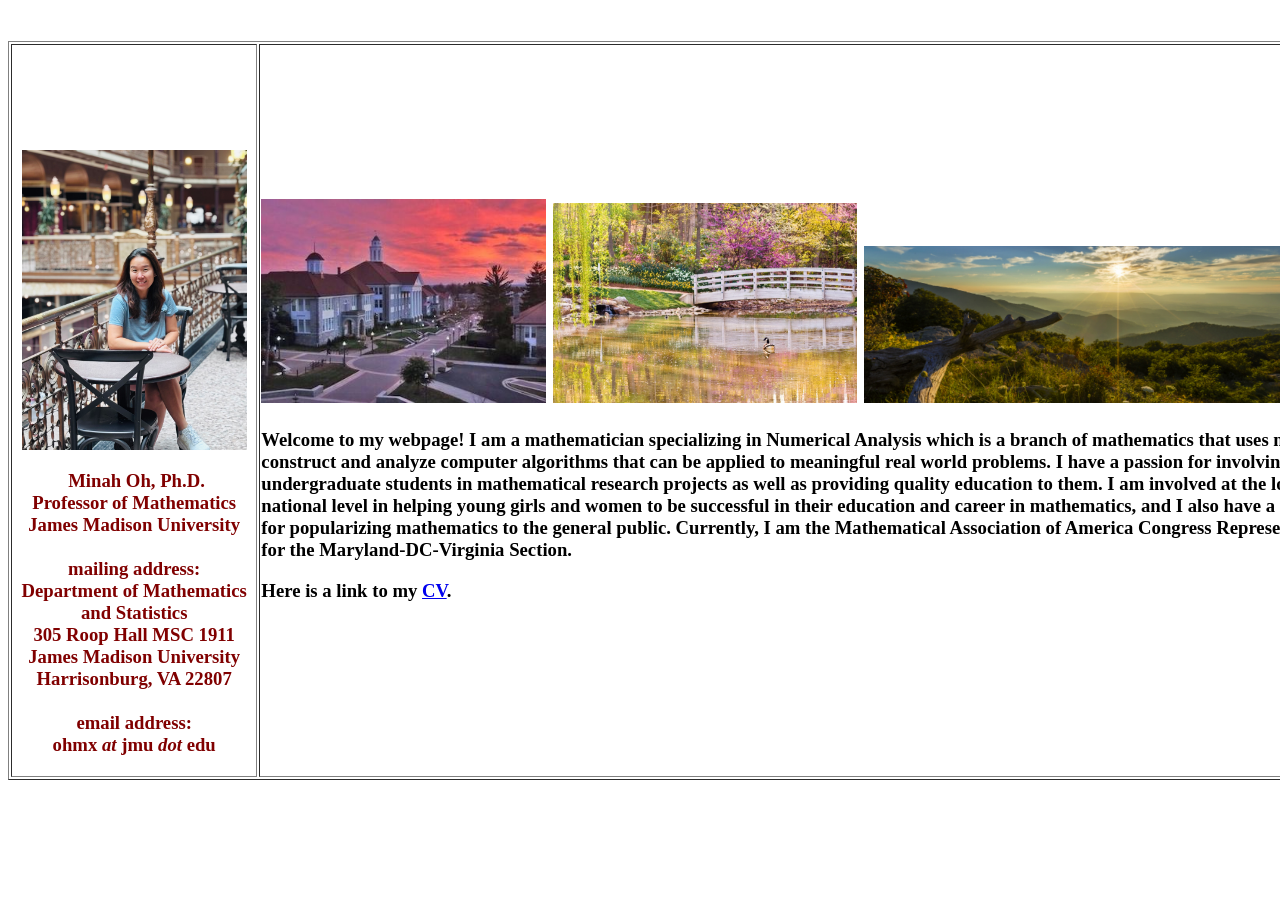
==== index.html @ 71ec3511 "Add files via upload" ====
<!DOCTYPE html PUBLIC "-//W3C//DTD HTML 4.01 Transitional//EN">
<html>
  <head>
    <meta http-equiv="content-type" content="text/html; charset=ISO-8859-1">
    <title>Minah Oh's Webpage</title>
    <style>
      td p:has(> br:only-child),
      td p:empty,
      td h5:empty,
      td h5:has(> br:only-child),
      td h3:has(a[href="minahoh_cv.pdf"]) ~ * {
        display: none;
      }
    </style>
  </head>
  <body>
    <blockquote>
      <blockquote>
        <div style="text-align: left; margin-left: 80px;">
          <dl>
            <dt style="height: 17px; text-align: center;"><br>
            </dt>
          </dl>
        </div>
      </blockquote>
    </blockquote>
    <div style="text-align: left;">
      <table style="width: 1345px;" border="1">
        <tbody>
          <tr>
            <td style="width: 205.997px; text-align: center;">
              <h1 style="margin-top: 103px;"><img src="minah2.jpg" alt="" title="minah" width="225" style="position: relative; top: 1px;"></h1>
              <h3><span style="width: 485.767px; text-align: center;"><span style="font-family: Apple Chancery;"><span
                      style="color: maroon;">&nbsp;Minah
                      Oh, Ph.D. <br>
                      Professor of Mathematics<br>
                      James Madison University<br>
                      <br>
                      mailing address: <br>
                      Department of Mathematics and Statistics<br>
                      305 Roop Hall MSC 1911 <br>
                      James Madison University<br>
                      Harrisonburg, VA 22807<br>
                      <br>
                      email address: <br>
                      ohmx <i>at</i> jmu <i>dot </i>edu</span></span></span></h3>
              <p><br>
              </p>
              <p><br>
              </p>
              <p><br>
              </p>
              <p><br>
              </p>
              <p><br>
              </p>
              <p><br>
              </p>
              <p><br>
              </p>
              <p><br>
              </p>
              <p><br>
              </p>
              <p><br>
              </p>
              <p><br>
              </p>
              <p><br>
              </p>
              <p><br>
              </p>
              <p><br>
              </p>
              <p><br>
              </p>
              <p><br>
              </p>
              <p><br>
              </p>
              <p><br>
              </p>
              <p><br>
              </p>
              <p><br>
              </p>
              <p><br>
              </p>
              <p><br>
              </p>
              <p><br>
              </p>
              <p><br>
              </p>
              <p><br>
              </p>
              <p><br>
              </p>
              <p><br>
              </p>
              <p><br>
              </p>
              <p><br>
              </p>
              <p><br>
              </p>
              <p><br>
              </p>
              <p><br>
              </p>
              <p><br>
              </p>
              <p><br>
              </p>
              <p><br>
              </p>
              <p><br>
              </p>
              <p><br>
              </p>
              <p><br>
              </p>
              <p><br>
              </p>
            </td>
            <td style="width: 1009.77px;">
              <h5 style="width: 100%;"><br>
                <span style="width: 485.767px; text-align: center;"><span style="font-family: Apple Chancery;"><span
                      style="color: maroon;"><img
                        src="jmu.jpg"
                        alt=""
                        title="jmu"
                        style="width: 285px; height: 204px;">&nbsp;
                      </span></span></span><img src="arboretum.png" alt="" title="arboretum"
                  style="width: 304px; height: 200px;">&nbsp;
                <img src="shenandoahNationalPark.png" title="snp" style="width: 428px; height: 157px;"></h5>
              <h3>Welcome to my webpage! I am a mathematician specializing in
                Numerical Analysis which is a branch of mathematics that uses
                math to construct and analyze computer algorithms that can be
                applied to meaningful real world problems. I have a passion for
                involving undergraduate students in mathematical research
                projects as well as providing quality education to them. I am
                involved at the local and national level in helping young girls
                and women to be successful in their education and career in
                mathematics, and I also have a passion for popularizing
                mathematics to the general public. Currently, I am the Mathematical Association of America 
                Congress Representative for the Maryland-DC-Virginia Section.  </h3>
                
                
              
              <h3>
                <meta charset="utf-8">
                <span style="margin: 0px; padding: 0px; border: 0px; text-decoration: none; color: rgb(51, 51, 51); font-family: Arial, Helvetica, sans-serif; font-size: 16px; font-style: normal; font-variant-ligatures: normal; font-variant-caps: normal; font-weight: 400; letter-spacing: normal; orphans: 2; text-align: start; text-indent: 0px; text-transform: none; white-space: normal; widows: 2; word-spacing: 0px; -webkit-text-stroke-width: 0px; background-color: rgb(255, 255, 255);"></span>
              </h3>
              <h3>Here is a link to my <a title="CV: Minah Oh" target="_blank"
                  href="minahoh_cv.pdf">CV</a>.
              </h3>
              <p><br>
              </p>
              <p><br>
              </p>
              <p><br>
              </p>
              <p><br>
              </p>
              <p><br>
              </p>
              <p><br>
              </p>
              <p><br>
              </p>
              <p><br>
              </p>
              <br>
              <p><br>
              </p>
              <p><br>
              </p>
              <p><br>
              </p>
              <p><br>
              </p>
              <p style="text-align: center;"><b><br>
                </b></p>
              <p style="text-align: center;"><b><br>
                </b></p>
              <p style="text-align: right;"><br>
              </p>
              <br>
              <p><br>
              </p>
              <p><br>
              </p>
              <p><br>
              </p>
              <p><br>
              </p>
              <p><br>
              </p>
              <p><br>
              </p>
              <p><br>
              </p>
              <p><br>
              </p>
              <h4 style="text-align: center;"></h4>
              <h4></h4>
              <h4>&nbsp;</h4>
              <h5 style="width: 922px;"><br>
              </h5>
              <h5 style="width: 922px;">&nbsp;&nbsp; &nbsp; &nbsp; &nbsp; &nbsp;
                &nbsp; &nbsp; </h5>
              <h5 style="width: 922px;"></h5>
              <h5 style="width: 922px;"></h5>
              <h5 style="width: 922px;"></h5>
              <h5 style="width: 922px;"></h5>
              <h5 style="width: 922px;"></h5>
              <h5 style="width: 922px;"></h5>
              <h5 style="width: 922px;"></h5>
              <h5 style="width: 922px;"><span style="width: 485.767px; text-align: center;"><span
                    style="font-family: Apple Chancery;"><span
                      style="color: maroon;"></span></span></span></h5>
              <h5>&nbsp;&nbsp;<span style="width: 485.767px; text-align: center;"><span
                    style="font-family: Apple Chancery;"><span
                      style="color: maroon;">
                      &nbsp;&nbsp;&nbsp;&nbsp;&nbsp;&nbsp;&nbsp;&nbsp;&nbsp;&nbsp;
                      <br></span></span></span></h5>
              <h5><br>
              </h5>
              <h5><br>
              </h5>
              <h5><br>
              </h5>
              <h5><span style="width: 485.767px; text-align: center;"><span style="font-family: Apple Chancery;"><span
                      style="color: maroon;">&nbsp;&nbsp;&nbsp;&nbsp;&nbsp;&nbsp;&nbsp;&nbsp;&nbsp;&nbsp;&nbsp;&nbsp;&nbsp;&nbsp;&nbsp;&nbsp;&nbsp;&nbsp;&nbsp;&nbsp;&nbsp;&nbsp;&nbsp;&nbsp;&nbsp;&nbsp;&nbsp;&nbsp;&nbsp;&nbsp;&nbsp;&nbsp;&nbsp;&nbsp;&nbsp;&nbsp;&nbsp;&nbsp;&nbsp;&nbsp;&nbsp;
                      <br></span></span></span></h5>
              <h5><span style="width: 485.767px; text-align: center;"><span style="font-family: Apple Chancery;"><span
                      style="color: maroon;"></span></span></span></h5>
              <h5><span style="width: 485.767px; text-align: center;"><span style="font-family: Apple Chancery;"><span
                      style="color: maroon;"></span></span></span></h5>
              <h5><span style="width: 485.767px; text-align: center;"><span style="font-family: Apple Chancery;"><span
                      style="color: maroon;"></span></span></span></h5>
              <h5><span style="width: 485.767px; text-align: center;"><span style="font-family: Apple Chancery;"><span
                      style="color: maroon;"></span></span></span></h5>
              <br>
              <p><br>
              </p>
              <h5><span style="width: 485.767px; text-align: center;"><span style="font-family: Apple Chancery;"><span
                      style="color: maroon;"></span></span></span></h5>
              <p></p>
              <p><br>
              </p>
              <p><br>
              </p>
              <p><br>
              </p>
              <p><br>
              </p>
              <p><br>
              </p>
              <p><br>
              </p>
              &nbsp;</td>
          </tr>
        </tbody>
      </table>
    </div>
  </body>
</html>
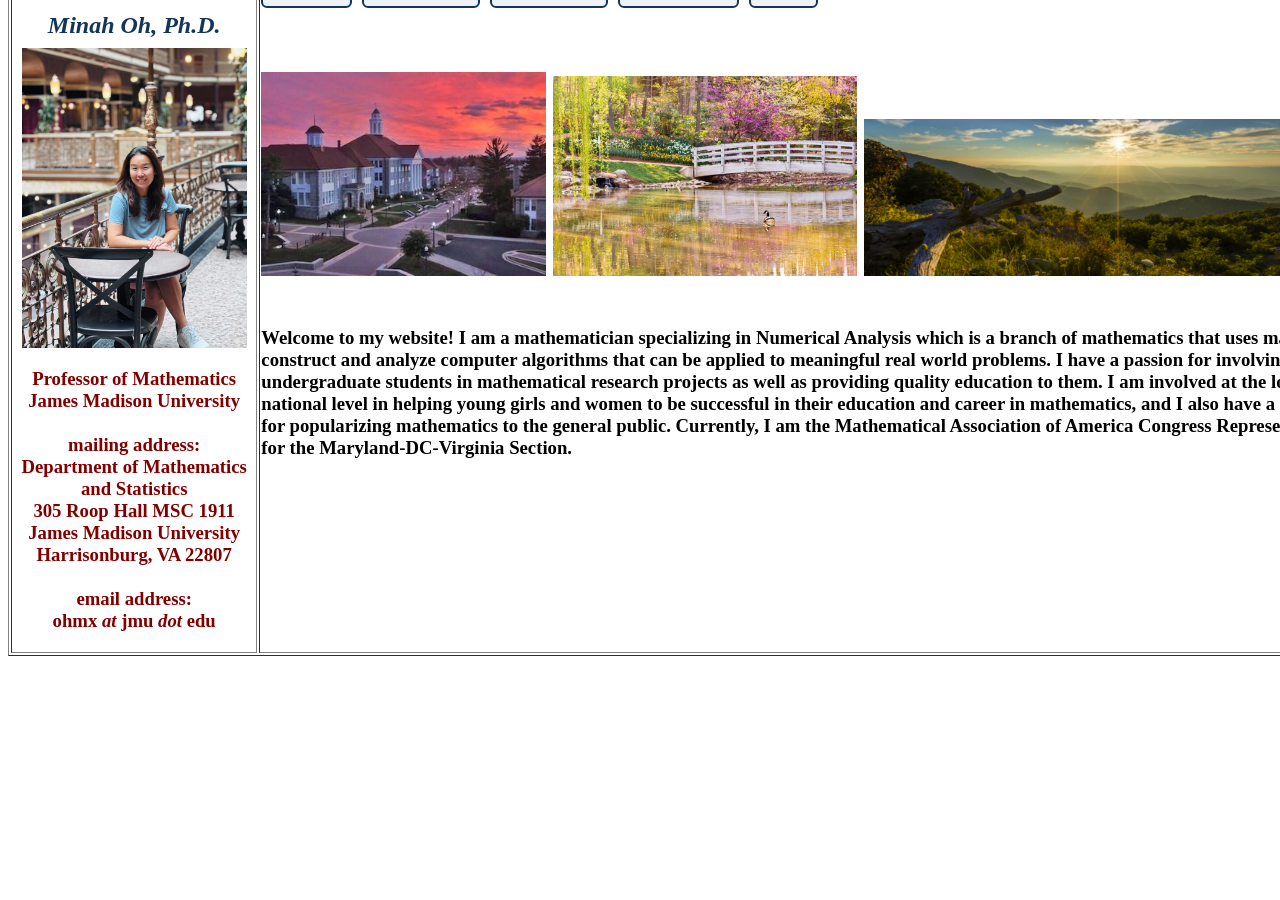
==== commit 6435115b: "Add files via upload" ====
--- a/index.html
+++ b/index.html
@@ -4,36 +4,60 @@
     <meta http-equiv="content-type" content="text/html; charset=ISO-8859-1">
     <title>Minah Oh's Webpage</title>
     <style>
+      body {
+        position: relative;
+        top: -96px;
+      }
+
+      .site-nav {
+        display: flex;
+        flex-wrap: wrap;
+        gap: 10px;
+        margin: 0 0 18px;
+      }
+
+      .site-nav a {
+        display: inline-block;
+        padding: 10px 18px;
+        border: 2px solid #12355b;
+        border-radius: 6px;
+        background: #eef3f8;
+        color: #12355b;
+        font-size: 20px;
+        font-weight: bold;
+        text-decoration: none;
+      }
+
+      .site-nav a:hover,
+      .site-nav a:focus {
+        background: #12355b;
+        color: white;
+      }
+
+      .right-intro {
+        position: relative;
+        top: -30px;
+      }
+
       td p:has(> br:only-child),
       td p:empty,
       td h5:empty,
       td h5:has(> br:only-child),
-      td h3:has(a[href="minahoh_cv.pdf"]) ~ * {
+      td .content-end ~ * {
         display: none;
       }
     </style>
   </head>
   <body>
-    <blockquote>
-      <blockquote>
-        <div style="text-align: left; margin-left: 80px;">
-          <dl>
-            <dt style="height: 17px; text-align: center;"><br>
-            </dt>
-          </dl>
-        </div>
-      </blockquote>
-    </blockquote>
     <div style="text-align: left;">
       <table style="width: 1345px;" border="1">
         <tbody>
           <tr>
             <td style="width: 205.997px; text-align: center;">
+              <h2 style="position: relative; top: 95px; margin: 0 0 8px; color: #12355b; font-family: 'Apple Chancery', 'Brush Script MT', cursive; font-style: italic; font-weight: bold;">Minah Oh, Ph.D.</h2>
               <h1 style="margin-top: 103px;"><img src="minah2.jpg" alt="" title="minah" width="225" style="position: relative; top: 1px;"></h1>
               <h3><span style="width: 485.767px; text-align: center;"><span style="font-family: Apple Chancery;"><span
-                      style="color: maroon;">&nbsp;Minah
-                      Oh, Ph.D. <br>
-                      Professor of Mathematics<br>
+                      style="color: maroon;">Professor of Mathematics<br>
                       James Madison University<br>
                       <br>
                       mailing address: <br>
@@ -124,7 +148,14 @@
               </p>
             </td>
             <td style="width: 1009.77px;">
-              <h5 style="width: 100%;"><br>
+              <nav class="site-nav" style="position: relative; top: -81px;" aria-label="Main navigation">
+                <a href="index.html">Home</a>
+                <a href="teaching.html">Teaching</a>
+                <a href="research.html">Research</a>
+                <a href="outreach.html">Outreach</a>
+                <a href="minahoh_cv.pdf">CV</a>
+              </nav>
+              <h5 style="position: relative; top: -55px; width: 100%;"><br>
                 <span style="width: 485.767px; text-align: center;"><span style="font-family: Apple Chancery;"><span
                       style="color: maroon;"><img
                         src="jmu.jpg"
@@ -134,7 +165,7 @@
                       </span></span></span><img src="arboretum.png" alt="" title="arboretum"
                   style="width: 304px; height: 200px;">&nbsp;
                 <img src="shenandoahNationalPark.png" title="snp" style="width: 428px; height: 157px;"></h5>
-              <h3>Welcome to my webpage! I am a mathematician specializing in
+              <h3 class="right-intro">Welcome to my website! I am a mathematician specializing in
                 Numerical Analysis which is a branch of mathematics that uses
                 math to construct and analyze computer algorithms that can be
                 applied to meaningful real world problems. I have a passion for
@@ -148,12 +179,9 @@
                 
                 
               
-              <h3>
+              <h3 class="content-end">
                 <meta charset="utf-8">
                 <span style="margin: 0px; padding: 0px; border: 0px; text-decoration: none; color: rgb(51, 51, 51); font-family: Arial, Helvetica, sans-serif; font-size: 16px; font-style: normal; font-variant-ligatures: normal; font-variant-caps: normal; font-weight: 400; letter-spacing: normal; orphans: 2; text-align: start; text-indent: 0px; text-transform: none; white-space: normal; widows: 2; word-spacing: 0px; -webkit-text-stroke-width: 0px; background-color: rgb(255, 255, 255);"></span>
-              </h3>
-              <h3>Here is a link to my <a title="CV: Minah Oh" target="_blank"
-                  href="minahoh_cv.pdf">CV</a>.
               </h3>
               <p><br>
               </p>
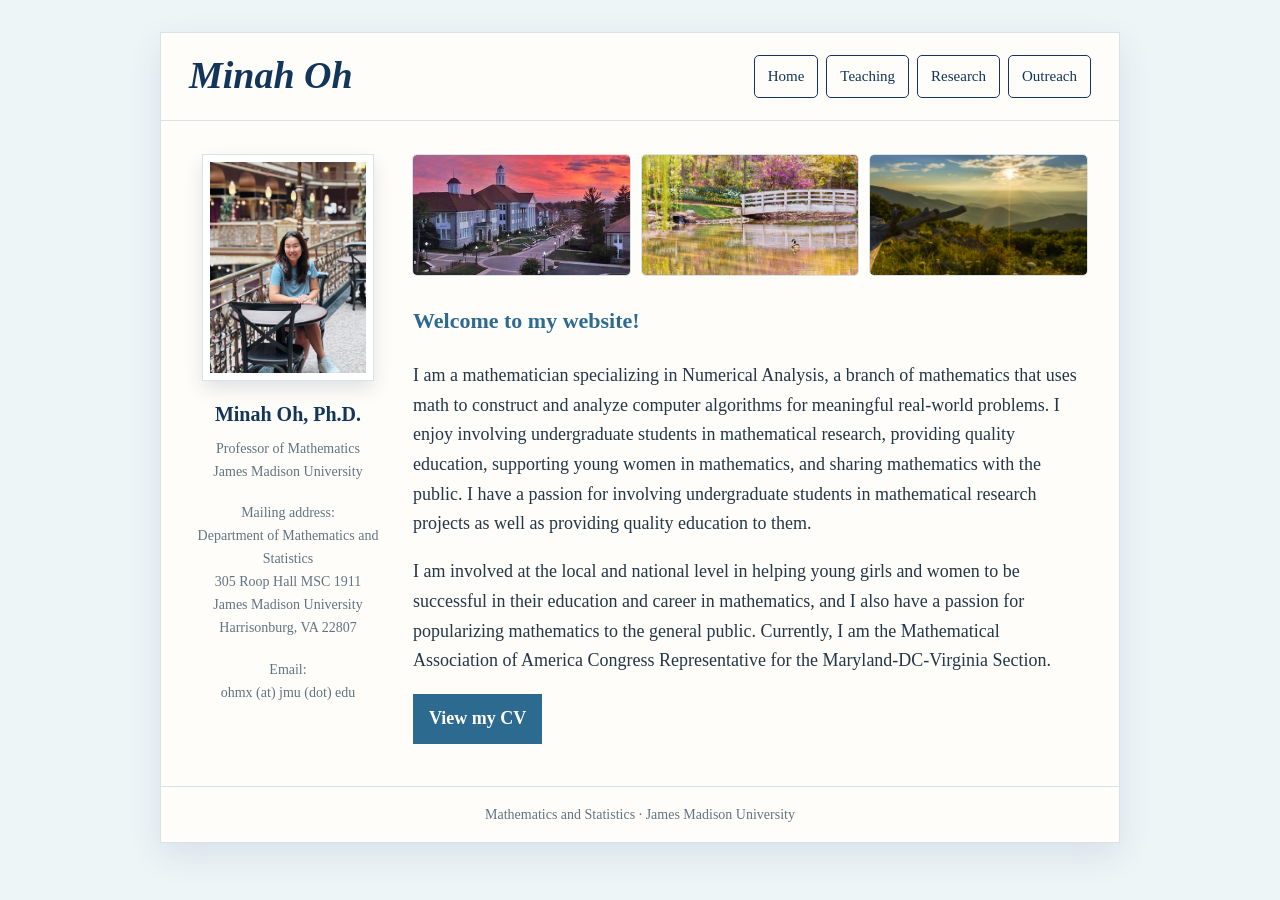
==== commit 76455341: "Add files via upload" ====
--- a/index.html
+++ b/index.html
@@ -1,297 +1,217 @@
-<!DOCTYPE html PUBLIC "-//W3C//DTD HTML 4.01 Transitional//EN">
-<html>
-  <head>
-    <meta http-equiv="content-type" content="text/html; charset=ISO-8859-1">
-    <title>Minah Oh's Webpage</title>
-    <style>
-      body {
-        position: relative;
-        top: -96px;
-      }
-
-      .site-nav {
-        display: flex;
-        flex-wrap: wrap;
-        gap: 10px;
-        margin: 0 0 18px;
-      }
-
-      .site-nav a {
-        display: inline-block;
-        padding: 10px 18px;
-        border: 2px solid #12355b;
-        border-radius: 6px;
-        background: #eef3f8;
-        color: #12355b;
-        font-size: 20px;
-        font-weight: bold;
-        text-decoration: none;
-      }
-
-      .site-nav a:hover,
-      .site-nav a:focus {
-        background: #12355b;
-        color: white;
-      }
-
-      .right-intro {
-        position: relative;
-        top: -30px;
-      }
-
-      td p:has(> br:only-child),
-      td p:empty,
-      td h5:empty,
-      td h5:has(> br:only-child),
-      td .content-end ~ * {
-        display: none;
-      }
-    </style>
-  </head>
-  <body>
-    <div style="text-align: left;">
-      <table style="width: 1345px;" border="1">
-        <tbody>
-          <tr>
-            <td style="width: 205.997px; text-align: center;">
-              <h2 style="position: relative; top: 95px; margin: 0 0 8px; color: #12355b; font-family: 'Apple Chancery', 'Brush Script MT', cursive; font-style: italic; font-weight: bold;">Minah Oh, Ph.D.</h2>
-              <h1 style="margin-top: 103px;"><img src="minah2.jpg" alt="" title="minah" width="225" style="position: relative; top: 1px;"></h1>
-              <h3><span style="width: 485.767px; text-align: center;"><span style="font-family: Apple Chancery;"><span
-                      style="color: maroon;">Professor of Mathematics<br>
-                      James Madison University<br>
-                      <br>
-                      mailing address: <br>
-                      Department of Mathematics and Statistics<br>
-                      305 Roop Hall MSC 1911 <br>
-                      James Madison University<br>
-                      Harrisonburg, VA 22807<br>
-                      <br>
-                      email address: <br>
-                      ohmx <i>at</i> jmu <i>dot </i>edu</span></span></span></h3>
-              <p><br>
-              </p>
-              <p><br>
-              </p>
-              <p><br>
-              </p>
-              <p><br>
-              </p>
-              <p><br>
-              </p>
-              <p><br>
-              </p>
-              <p><br>
-              </p>
-              <p><br>
-              </p>
-              <p><br>
-              </p>
-              <p><br>
-              </p>
-              <p><br>
-              </p>
-              <p><br>
-              </p>
-              <p><br>
-              </p>
-              <p><br>
-              </p>
-              <p><br>
-              </p>
-              <p><br>
-              </p>
-              <p><br>
-              </p>
-              <p><br>
-              </p>
-              <p><br>
-              </p>
-              <p><br>
-              </p>
-              <p><br>
-              </p>
-              <p><br>
-              </p>
-              <p><br>
-              </p>
-              <p><br>
-              </p>
-              <p><br>
-              </p>
-              <p><br>
-              </p>
-              <p><br>
-              </p>
-              <p><br>
-              </p>
-              <p><br>
-              </p>
-              <p><br>
-              </p>
-              <p><br>
-              </p>
-              <p><br>
-              </p>
-              <p><br>
-              </p>
-              <p><br>
-              </p>
-              <p><br>
-              </p>
-              <p><br>
-              </p>
-              <p><br>
-              </p>
-              <p><br>
-              </p>
-              <p><br>
-              </p>
-            </td>
-            <td style="width: 1009.77px;">
-              <nav class="site-nav" style="position: relative; top: -81px;" aria-label="Main navigation">
-                <a href="index.html">Home</a>
-                <a href="teaching.html">Teaching</a>
-                <a href="research.html">Research</a>
-                <a href="outreach.html">Outreach</a>
-                <a href="minahoh_cv.pdf">CV</a>
-              </nav>
-              <h5 style="position: relative; top: -55px; width: 100%;"><br>
-                <span style="width: 485.767px; text-align: center;"><span style="font-family: Apple Chancery;"><span
-                      style="color: maroon;"><img
-                        src="jmu.jpg"
-                        alt=""
-                        title="jmu"
-                        style="width: 285px; height: 204px;">&nbsp;
-                      </span></span></span><img src="arboretum.png" alt="" title="arboretum"
-                  style="width: 304px; height: 200px;">&nbsp;
-                <img src="shenandoahNationalPark.png" title="snp" style="width: 428px; height: 157px;"></h5>
-              <h3 class="right-intro">Welcome to my website! I am a mathematician specializing in
-                Numerical Analysis which is a branch of mathematics that uses
-                math to construct and analyze computer algorithms that can be
-                applied to meaningful real world problems. I have a passion for
-                involving undergraduate students in mathematical research
-                projects as well as providing quality education to them. I am
-                involved at the local and national level in helping young girls
-                and women to be successful in their education and career in
-                mathematics, and I also have a passion for popularizing
-                mathematics to the general public. Currently, I am the Mathematical Association of America 
-                Congress Representative for the Maryland-DC-Virginia Section.  </h3>
-                
-                
-              
-              <h3 class="content-end">
-                <meta charset="utf-8">
-                <span style="margin: 0px; padding: 0px; border: 0px; text-decoration: none; color: rgb(51, 51, 51); font-family: Arial, Helvetica, sans-serif; font-size: 16px; font-style: normal; font-variant-ligatures: normal; font-variant-caps: normal; font-weight: 400; letter-spacing: normal; orphans: 2; text-align: start; text-indent: 0px; text-transform: none; white-space: normal; widows: 2; word-spacing: 0px; -webkit-text-stroke-width: 0px; background-color: rgb(255, 255, 255);"></span>
-              </h3>
-              <p><br>
-              </p>
-              <p><br>
-              </p>
-              <p><br>
-              </p>
-              <p><br>
-              </p>
-              <p><br>
-              </p>
-              <p><br>
-              </p>
-              <p><br>
-              </p>
-              <p><br>
-              </p>
-              <br>
-              <p><br>
-              </p>
-              <p><br>
-              </p>
-              <p><br>
-              </p>
-              <p><br>
-              </p>
-              <p style="text-align: center;"><b><br>
-                </b></p>
-              <p style="text-align: center;"><b><br>
-                </b></p>
-              <p style="text-align: right;"><br>
-              </p>
-              <br>
-              <p><br>
-              </p>
-              <p><br>
-              </p>
-              <p><br>
-              </p>
-              <p><br>
-              </p>
-              <p><br>
-              </p>
-              <p><br>
-              </p>
-              <p><br>
-              </p>
-              <p><br>
-              </p>
-              <h4 style="text-align: center;"></h4>
-              <h4></h4>
-              <h4>&nbsp;</h4>
-              <h5 style="width: 922px;"><br>
-              </h5>
-              <h5 style="width: 922px;">&nbsp;&nbsp; &nbsp; &nbsp; &nbsp; &nbsp;
-                &nbsp; &nbsp; </h5>
-              <h5 style="width: 922px;"></h5>
-              <h5 style="width: 922px;"></h5>
-              <h5 style="width: 922px;"></h5>
-              <h5 style="width: 922px;"></h5>
-              <h5 style="width: 922px;"></h5>
-              <h5 style="width: 922px;"></h5>
-              <h5 style="width: 922px;"></h5>
-              <h5 style="width: 922px;"><span style="width: 485.767px; text-align: center;"><span
-                    style="font-family: Apple Chancery;"><span
-                      style="color: maroon;"></span></span></span></h5>
-              <h5>&nbsp;&nbsp;<span style="width: 485.767px; text-align: center;"><span
-                    style="font-family: Apple Chancery;"><span
-                      style="color: maroon;">
-                      &nbsp;&nbsp;&nbsp;&nbsp;&nbsp;&nbsp;&nbsp;&nbsp;&nbsp;&nbsp;
-                      <br></span></span></span></h5>
-              <h5><br>
-              </h5>
-              <h5><br>
-              </h5>
-              <h5><br>
-              </h5>
-              <h5><span style="width: 485.767px; text-align: center;"><span style="font-family: Apple Chancery;"><span
-                      style="color: maroon;">&nbsp;&nbsp;&nbsp;&nbsp;&nbsp;&nbsp;&nbsp;&nbsp;&nbsp;&nbsp;&nbsp;&nbsp;&nbsp;&nbsp;&nbsp;&nbsp;&nbsp;&nbsp;&nbsp;&nbsp;&nbsp;&nbsp;&nbsp;&nbsp;&nbsp;&nbsp;&nbsp;&nbsp;&nbsp;&nbsp;&nbsp;&nbsp;&nbsp;&nbsp;&nbsp;&nbsp;&nbsp;&nbsp;&nbsp;&nbsp;&nbsp;
-                      <br></span></span></span></h5>
-              <h5><span style="width: 485.767px; text-align: center;"><span style="font-family: Apple Chancery;"><span
-                      style="color: maroon;"></span></span></span></h5>
-              <h5><span style="width: 485.767px; text-align: center;"><span style="font-family: Apple Chancery;"><span
-                      style="color: maroon;"></span></span></span></h5>
-              <h5><span style="width: 485.767px; text-align: center;"><span style="font-family: Apple Chancery;"><span
-                      style="color: maroon;"></span></span></span></h5>
-              <h5><span style="width: 485.767px; text-align: center;"><span style="font-family: Apple Chancery;"><span
-                      style="color: maroon;"></span></span></span></h5>
-              <br>
-              <p><br>
-              </p>
-              <h5><span style="width: 485.767px; text-align: center;"><span style="font-family: Apple Chancery;"><span
-                      style="color: maroon;"></span></span></span></h5>
-              <p></p>
-              <p><br>
-              </p>
-              <p><br>
-              </p>
-              <p><br>
-              </p>
-              <p><br>
-              </p>
-              <p><br>
-              </p>
-              <p><br>
-              </p>
-              &nbsp;</td>
-          </tr>
-        </tbody>
-      </table>
-    </div>
-  </body>
-</html>
+<!DOCTYPE html>
+<html lang="en">
+<head>
+  <meta charset="utf-8">
+  <meta name="viewport" content="width=device-width, initial-scale=1">
+  <title>Minah Oh | Mathematics</title>
+  <style>
+    :root {
+      --navy: #12355b;
+      --blue: #2d6a8f;
+      --ink: #243746;
+      --muted: #617482;
+      --paper: #fffdf9;
+      --wash: #eef5f7;
+      --coral: #d97962;
+      --line: #d7e3e6;
+    }
+
+    * { box-sizing: border-box; }
+
+    body {
+      margin: 0;
+      background: var(--wash);
+      color: var(--ink);
+      font-family: Georgia, "Times New Roman", serif;
+      line-height: 1.65;
+    }
+
+    .page {
+      width: min(960px, calc(100% - 32px));
+      margin: 32px auto;
+      background: var(--paper);
+      border: 1px solid var(--line);
+      box-shadow: 0 12px 32px rgba(18, 53, 91, 0.10);
+    }
+
+    header {
+      display: flex;
+      align-items: center;
+      justify-content: space-between;
+      gap: 24px;
+      padding: 22px 28px;
+      border-bottom: 1px solid var(--line);
+    }
+
+    .identity {
+      color: var(--navy);
+      font-family: "Apple Chancery", "Brush Script MT", cursive;
+      font-size: 38px;
+      font-style: italic;
+      font-weight: bold;
+      line-height: 1.1;
+      white-space: nowrap;
+    }
+
+    nav {
+      display: flex;
+      flex-wrap: wrap;
+      justify-content: flex-end;
+      gap: 8px;
+    }
+
+    nav a {
+      padding: 8px 13px;
+      border: 1px solid var(--navy);
+      border-radius: 5px;
+      color: var(--navy);
+      font-size: 15px;
+      text-decoration: none;
+      transition: background 160ms ease, color 160ms ease;
+    }
+
+    nav a:hover,
+    nav a:focus {
+      background: var(--navy);
+      color: white;
+    }
+
+    .content {
+      display: grid;
+      grid-template-columns: 190px 1fr;
+      gap: 30px;
+      padding: 34px 32px 42px;
+    }
+
+    aside { text-align: center; }
+
+    aside img {
+      display: block;
+      width: 170px;
+      height: 225px;
+      margin: 0 auto 18px;
+      object-fit: cover;
+      border: 7px solid white;
+      outline: 1px solid var(--line);
+      box-shadow: 0 8px 18px rgba(18, 53, 91, 0.14);
+    }
+
+    aside h2 {
+      margin: 0;
+      color: var(--navy);
+      font-size: 20px;
+    }
+
+    aside p {
+      margin: 6px 0 0;
+      color: var(--muted);
+      font-size: 14px;
+    }
+
+    aside .mailing,
+    aside .email { margin-top: 18px; }
+
+    .gallery {
+      display: grid;
+      grid-template-columns: repeat(3, 1fr);
+      gap: 12px;
+      margin-bottom: 28px;
+    }
+
+    .gallery img {
+      display: block;
+      width: 100%;
+      height: 120px;
+      object-fit: cover;
+      border-radius: 4px;
+      outline: 1px solid var(--line);
+    }
+
+    .intro {
+      max-width: 760px;
+      font-size: 18px;
+    }
+
+    .welcome {
+      margin: 0 0 22px;
+      color: var(--blue);
+      font-size: 22px;
+      font-weight: bold;
+    }
+
+    .button {
+      display: inline-block;
+      padding: 10px 16px;
+      background: var(--blue);
+      color: white;
+      font-weight: bold;
+      text-decoration: none;
+    }
+
+    footer {
+      padding: 16px 34px;
+      border-top: 1px solid var(--line);
+      color: var(--muted);
+      font-size: 14px;
+      text-align: center;
+    }
+
+    @media (max-width: 760px) {
+      .page { width: min(100% - 20px, 620px); margin: 10px auto; }
+      header { display: block; padding: 22px; }
+      .identity { margin-bottom: 18px; font-size: 34px; }
+      nav { justify-content: flex-start; }
+      .content { display: block; padding: 30px 22px 36px; }
+      aside { margin-bottom: 34px; }
+      .gallery { grid-template-columns: 1fr; }
+      .gallery img { height: 190px; }
+      .intro { font-size: 17px; }
+    }
+  </style>
+</head>
+<body>
+  <div class="page">
+    <header>
+      <div class="identity">Minah Oh</div>
+      <nav aria-label="Main navigation">
+        <a href="index.html">Home</a>
+        <a href="teaching.html">Teaching</a>
+        <a href="research.html">Research</a>
+        <a href="outreach.html">Outreach</a>
+      </nav>
+    </header>
+
+    <div class="content">
+      <aside>
+        <img src="minah2.jpg" alt="Portrait of Minah Oh">
+        <h2>Minah Oh, Ph.D.</h2>
+        <p>Professor of Mathematics<br>
+          James Madison University</p>
+        <p class="mailing">Mailing address:<br>
+          Department of Mathematics and Statistics<br>
+          305 Roop Hall MSC 1911<br>
+          James Madison University<br>
+          Harrisonburg, VA 22807</p>
+        <p class="email">Email:<br>
+          ohmx (at) jmu (dot) edu</p>
+      </aside>
+
+      <main class="main">
+        <div class="gallery" aria-label="Places connected with James Madison University">
+          <img src="jmu.jpg" alt="James Madison University">
+          <img src="arboretum.png" alt="JMU Arboretum">
+          <img src="shenandoahNationalPark.png" alt="Shenandoah National Park">
+        </div>
+        <section class="intro">
+          <p class="welcome">Welcome to my website!</p>
+          <p>I am a mathematician specializing in Numerical Analysis, a branch of mathematics that uses math to construct and analyze computer algorithms for meaningful real-world problems. I enjoy involving undergraduate students in mathematical research, providing quality education, supporting young women in mathematics, and sharing mathematics with the public. I have a passion for involving undergraduate students in mathematical research projects as well as providing quality education to them.</p>
+          <p>I am involved at the local and national level in helping young girls and women to be successful in their education and career in mathematics, and I also have a passion for popularizing mathematics to the general public. Currently, I am the Mathematical Association of America Congress Representative for the Maryland-DC-Virginia Section.</p>
+          <a class="button" href="minahoh_cv.pdf">View my CV</a>
+        </section>
+      </main>
+    </div>
+
+    <footer>Mathematics and Statistics · James Madison University</footer>
+  </div>
+</body>
+</html>
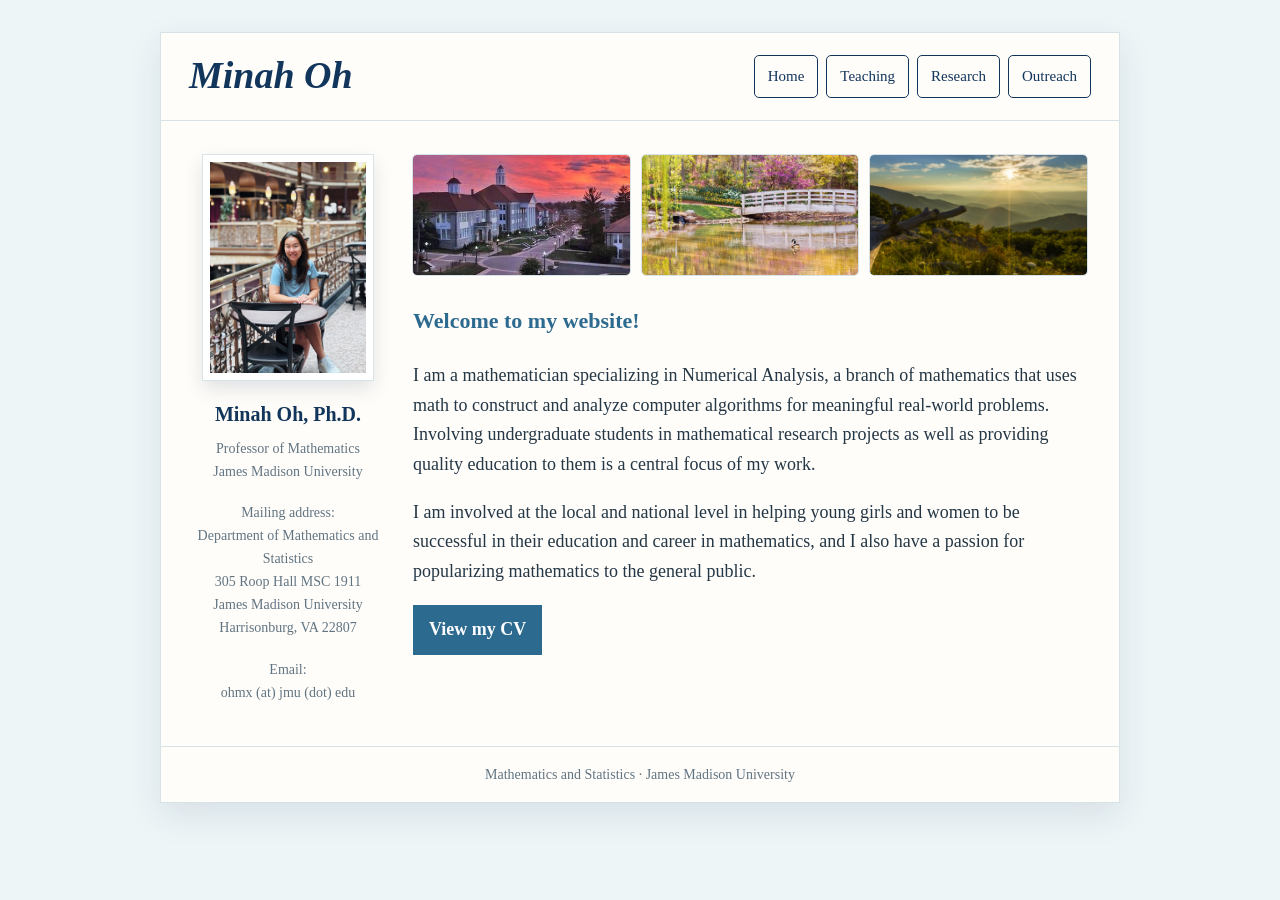
==== commit ba0b2cf9: "Add files via upload" ====
--- a/index.html
+++ b/index.html
@@ -204,8 +204,8 @@
         </div>
         <section class="intro">
           <p class="welcome">Welcome to my website!</p>
-          <p>I am a mathematician specializing in Numerical Analysis, a branch of mathematics that uses math to construct and analyze computer algorithms for meaningful real-world problems. I enjoy involving undergraduate students in mathematical research, providing quality education, supporting young women in mathematics, and sharing mathematics with the public. I have a passion for involving undergraduate students in mathematical research projects as well as providing quality education to them.</p>
-          <p>I am involved at the local and national level in helping young girls and women to be successful in their education and career in mathematics, and I also have a passion for popularizing mathematics to the general public. Currently, I am the Mathematical Association of America Congress Representative for the Maryland-DC-Virginia Section.</p>
+          <p>I am a mathematician specializing in Numerical Analysis, a branch of mathematics that uses math to construct and analyze computer algorithms for meaningful real-world problems. Involving undergraduate students in mathematical research projects as well as providing quality education to them is a central focus of my work.</p>
+          <p>I am involved at the local and national level in helping young girls and women to be successful in their education and career in mathematics, and I also have a passion for popularizing mathematics to the general public. </p>
           <a class="button" href="minahoh_cv.pdf">View my CV</a>
         </section>
       </main>
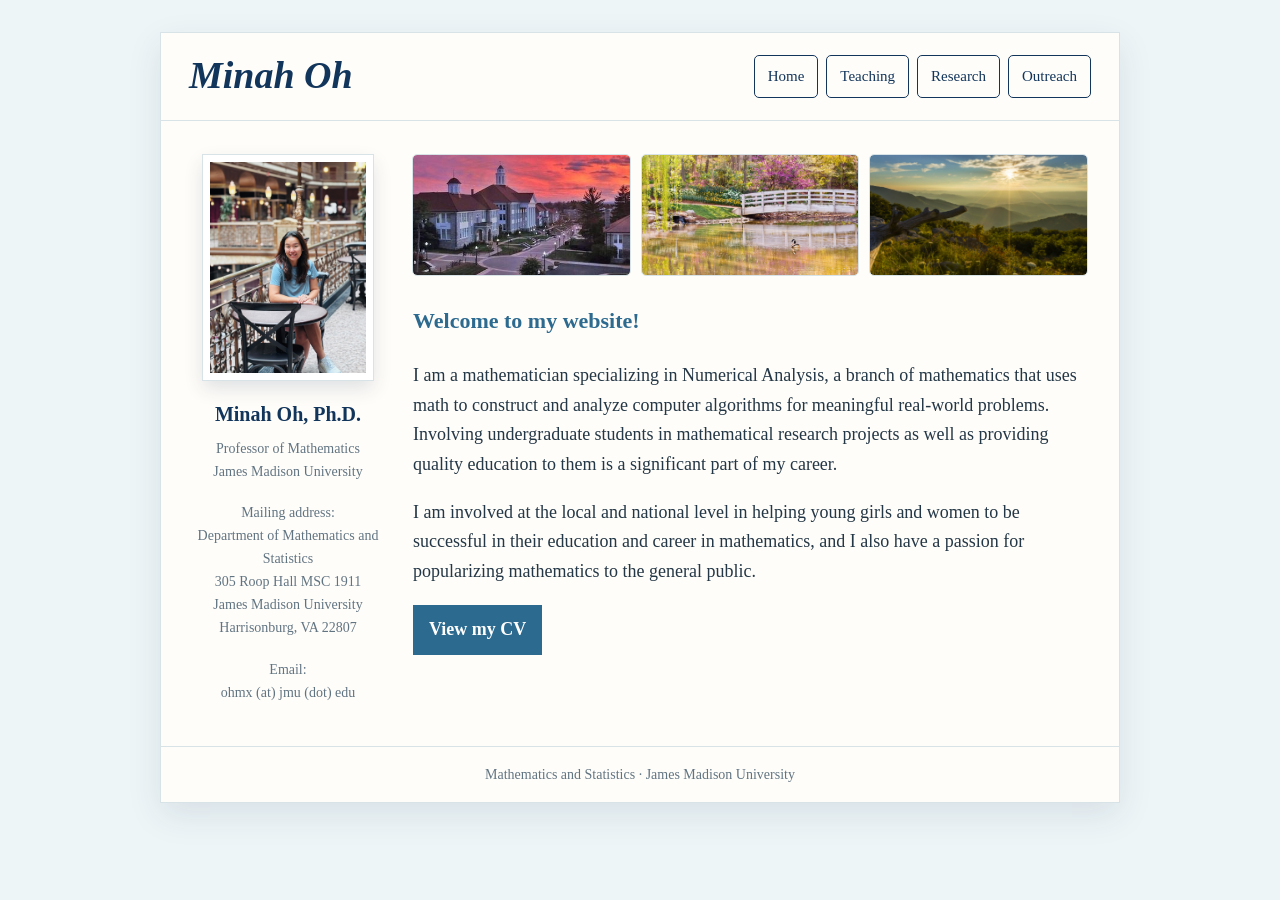
==== commit effa4aee: "Add files via upload" ====
--- a/index.html
+++ b/index.html
@@ -204,7 +204,7 @@
         </div>
         <section class="intro">
           <p class="welcome">Welcome to my website!</p>
-          <p>I am a mathematician specializing in Numerical Analysis, a branch of mathematics that uses math to construct and analyze computer algorithms for meaningful real-world problems. Involving undergraduate students in mathematical research projects as well as providing quality education to them is a central focus of my work.</p>
+          <p>I am a mathematician specializing in Numerical Analysis, a branch of mathematics that uses math to construct and analyze computer algorithms for meaningful real-world problems. Involving undergraduate students in mathematical research projects as well as providing quality education to them is a significant part of my career.</p>
           <p>I am involved at the local and national level in helping young girls and women to be successful in their education and career in mathematics, and I also have a passion for popularizing mathematics to the general public. </p>
           <a class="button" href="minahoh_cv.pdf">View my CV</a>
         </section>
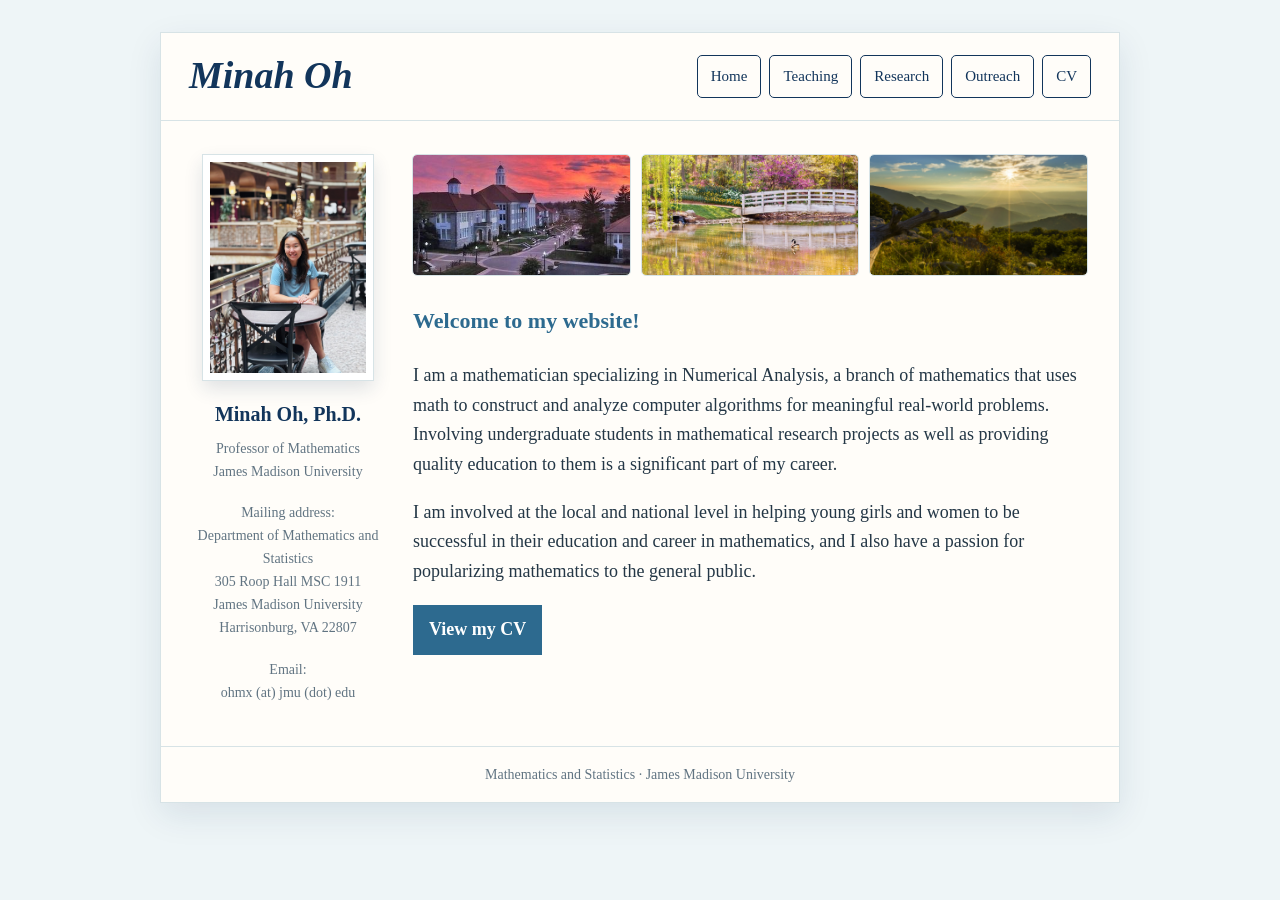
==== commit dc8b1de7: "Add files via upload" ====
--- a/index.html
+++ b/index.html
@@ -167,6 +167,16 @@
       .gallery img { height: 190px; }
       .intro { font-size: 17px; }
     }
+
+    @media (max-width: 640px) {
+      nav { display: grid; grid-template-columns: repeat(6, 1fr); }
+      nav a { padding: 8px 4px; text-align: center; }
+      nav .nav-home { grid-area: 1 / 1 / 2 / 4; }
+      nav .nav-cv { grid-area: 1 / 4 / 2 / 7; }
+      nav .nav-teaching { grid-area: 2 / 1 / 3 / 3; }
+      nav .nav-research { grid-area: 2 / 3 / 3 / 5; }
+      nav .nav-outreach { grid-area: 2 / 5 / 3 / 7; }
+    }
   </style>
 </head>
 <body>
@@ -174,10 +184,11 @@
     <header>
       <div class="identity">Minah Oh</div>
       <nav aria-label="Main navigation">
-        <a href="index.html">Home</a>
-        <a href="teaching.html">Teaching</a>
-        <a href="research.html">Research</a>
-        <a href="outreach.html">Outreach</a>
+        <a class="nav-home" href="index.html">Home</a>
+        <a class="nav-teaching" href="teaching.html">Teaching</a>
+        <a class="nav-research" href="research.html">Research</a>
+        <a class="nav-outreach" href="outreach.html">Outreach</a>
+        <a class="nav-cv" href="cv.html">CV</a>
       </nav>
     </header>
 
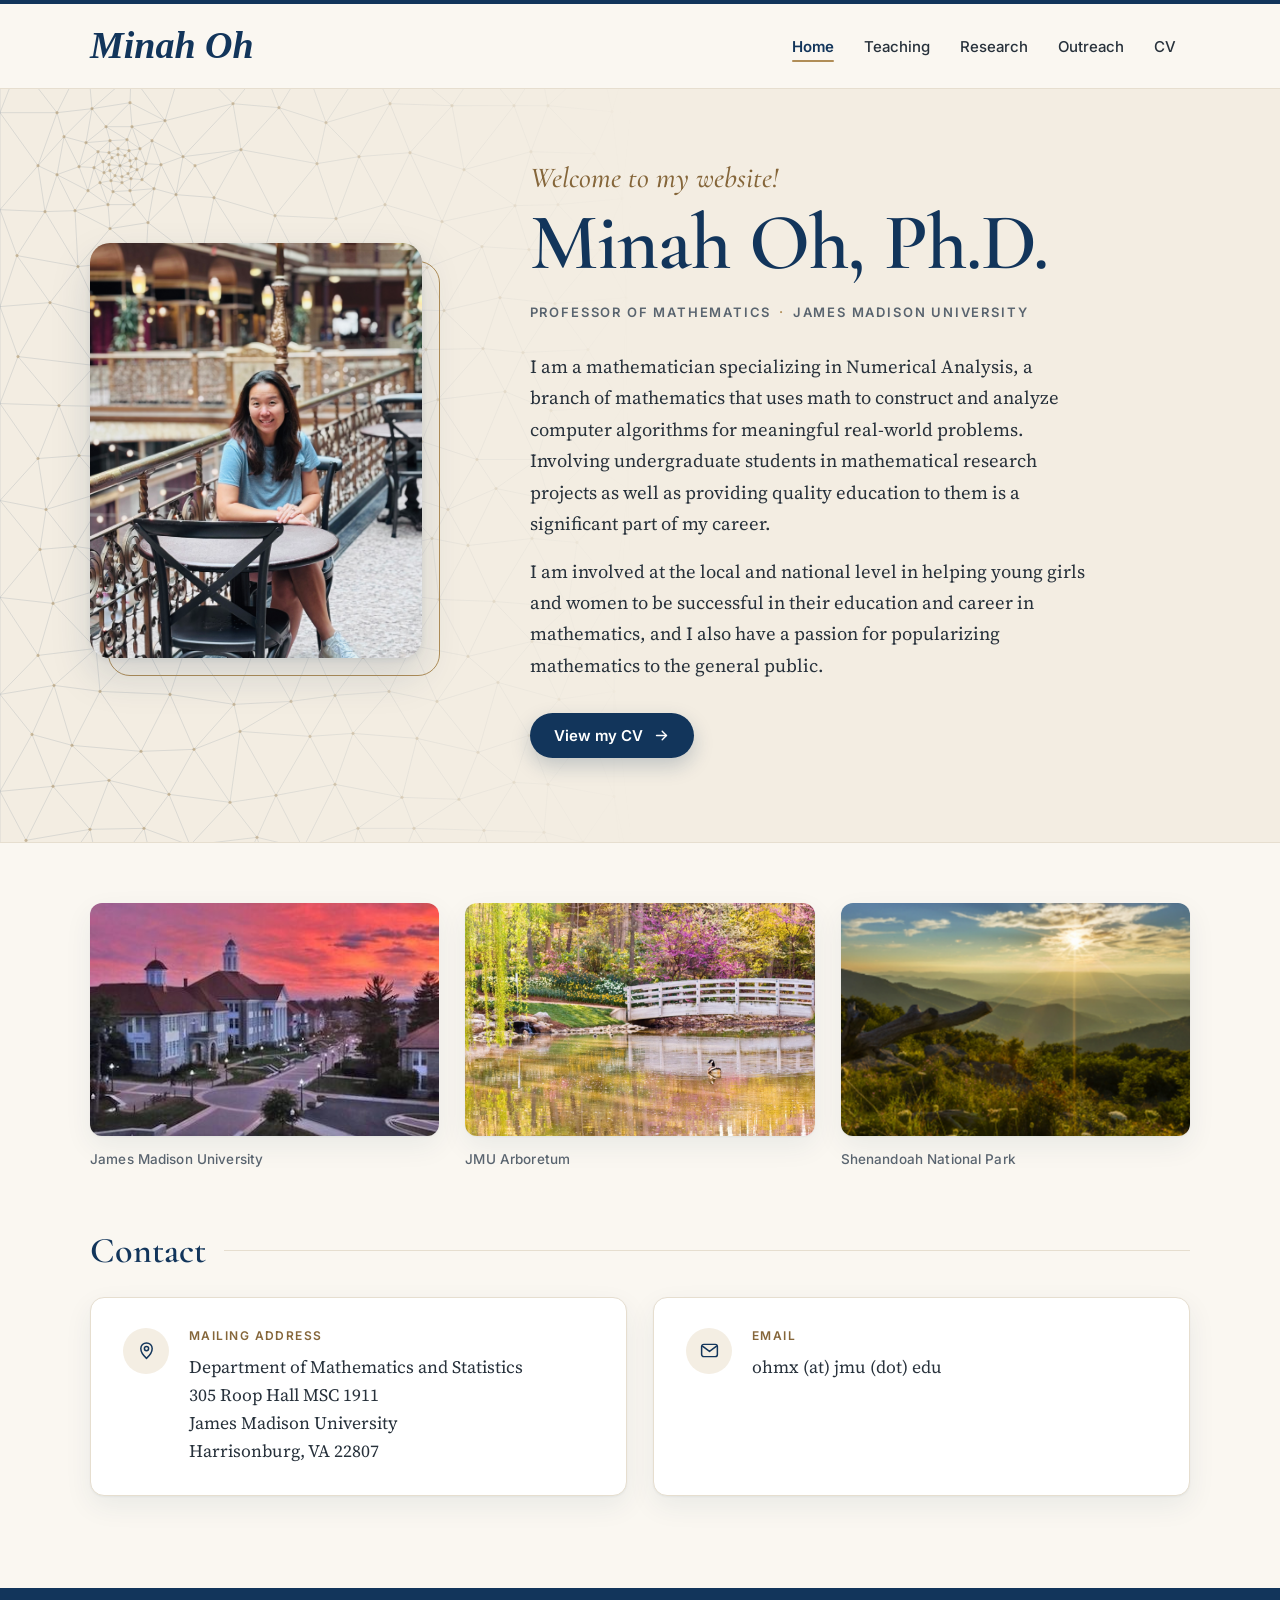
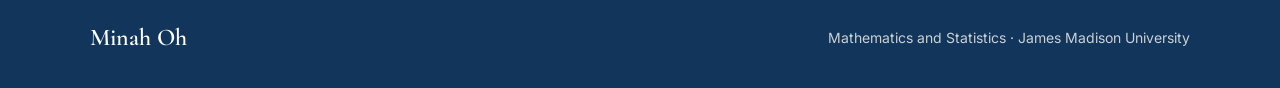
==== commit 3d5db550: "Add files via upload" ====
--- a/index.html
+++ b/index.html
@@ -4,225 +4,105 @@
   <meta charset="utf-8">
   <meta name="viewport" content="width=device-width, initial-scale=1">
   <title>Minah Oh | Mathematics</title>
-  <style>
-    :root {
-      --navy: #12355b;
-      --blue: #2d6a8f;
-      --ink: #243746;
-      --muted: #617482;
-      --paper: #fffdf9;
-      --wash: #eef5f7;
-      --coral: #d97962;
-      --line: #d7e3e6;
-    }
-
-    * { box-sizing: border-box; }
-
-    body {
-      margin: 0;
-      background: var(--wash);
-      color: var(--ink);
-      font-family: Georgia, "Times New Roman", serif;
-      line-height: 1.65;
-    }
-
-    .page {
-      width: min(960px, calc(100% - 32px));
-      margin: 32px auto;
-      background: var(--paper);
-      border: 1px solid var(--line);
-      box-shadow: 0 12px 32px rgba(18, 53, 91, 0.10);
-    }
-
-    header {
-      display: flex;
-      align-items: center;
-      justify-content: space-between;
-      gap: 24px;
-      padding: 22px 28px;
-      border-bottom: 1px solid var(--line);
-    }
-
-    .identity {
-      color: var(--navy);
-      font-family: "Apple Chancery", "Brush Script MT", cursive;
-      font-size: 38px;
-      font-style: italic;
-      font-weight: bold;
-      line-height: 1.1;
-      white-space: nowrap;
-    }
-
-    nav {
-      display: flex;
-      flex-wrap: wrap;
-      justify-content: flex-end;
-      gap: 8px;
-    }
-
-    nav a {
-      padding: 8px 13px;
-      border: 1px solid var(--navy);
-      border-radius: 5px;
-      color: var(--navy);
-      font-size: 15px;
-      text-decoration: none;
-      transition: background 160ms ease, color 160ms ease;
-    }
-
-    nav a:hover,
-    nav a:focus {
-      background: var(--navy);
-      color: white;
-    }
-
-    .content {
-      display: grid;
-      grid-template-columns: 190px 1fr;
-      gap: 30px;
-      padding: 34px 32px 42px;
-    }
-
-    aside { text-align: center; }
-
-    aside img {
-      display: block;
-      width: 170px;
-      height: 225px;
-      margin: 0 auto 18px;
-      object-fit: cover;
-      border: 7px solid white;
-      outline: 1px solid var(--line);
-      box-shadow: 0 8px 18px rgba(18, 53, 91, 0.14);
-    }
-
-    aside h2 {
-      margin: 0;
-      color: var(--navy);
-      font-size: 20px;
-    }
-
-    aside p {
-      margin: 6px 0 0;
-      color: var(--muted);
-      font-size: 14px;
-    }
-
-    aside .mailing,
-    aside .email { margin-top: 18px; }
-
-    .gallery {
-      display: grid;
-      grid-template-columns: repeat(3, 1fr);
-      gap: 12px;
-      margin-bottom: 28px;
-    }
-
-    .gallery img {
-      display: block;
-      width: 100%;
-      height: 120px;
-      object-fit: cover;
-      border-radius: 4px;
-      outline: 1px solid var(--line);
-    }
-
-    .intro {
-      max-width: 760px;
-      font-size: 18px;
-    }
-
-    .welcome {
-      margin: 0 0 22px;
-      color: var(--blue);
-      font-size: 22px;
-      font-weight: bold;
-    }
-
-    .button {
-      display: inline-block;
-      padding: 10px 16px;
-      background: var(--blue);
-      color: white;
-      font-weight: bold;
-      text-decoration: none;
-    }
-
-    footer {
-      padding: 16px 34px;
-      border-top: 1px solid var(--line);
-      color: var(--muted);
-      font-size: 14px;
-      text-align: center;
-    }
-
-    @media (max-width: 760px) {
-      .page { width: min(100% - 20px, 620px); margin: 10px auto; }
-      header { display: block; padding: 22px; }
-      .identity { margin-bottom: 18px; font-size: 34px; }
-      nav { justify-content: flex-start; }
-      .content { display: block; padding: 30px 22px 36px; }
-      aside { margin-bottom: 34px; }
-      .gallery { grid-template-columns: 1fr; }
-      .gallery img { height: 190px; }
-      .intro { font-size: 17px; }
-    }
-
-    @media (max-width: 640px) {
-      nav { display: grid; grid-template-columns: repeat(6, 1fr); }
-      nav a { padding: 8px 4px; text-align: center; }
-      nav .nav-home { grid-area: 1 / 1 / 2 / 4; }
-      nav .nav-cv { grid-area: 1 / 4 / 2 / 7; }
-      nav .nav-teaching { grid-area: 2 / 1 / 3 / 3; }
-      nav .nav-research { grid-area: 2 / 3 / 3 / 5; }
-      nav .nav-outreach { grid-area: 2 / 5 / 3 / 7; }
-    }
-  </style>
+  <meta name="description" content="Minah Oh, Professor of Mathematics at James Madison University: research in numerical analysis, teaching, and outreach.">
+  <meta name="theme-color" content="#12355B">
+  <link rel="preconnect" href="https://fonts.googleapis.com">
+  <link rel="preconnect" href="https://fonts.gstatic.com" crossorigin>
+  <link rel="stylesheet" href="https://fonts.googleapis.com/css2?family=Cormorant+Garamond:ital,wght@0,600;1,500&family=Inter:wght@400..600&family=Source+Serif+4:ital,opsz,wght@0,8..60,400..700;1,8..60,400..700&display=swap">
+  <link rel="stylesheet" href="style.css">
 </head>
 <body>
-  <div class="page">
-    <header>
-      <div class="identity">Minah Oh</div>
-      <nav aria-label="Main navigation">
-        <a class="nav-home" href="index.html">Home</a>
-        <a class="nav-teaching" href="teaching.html">Teaching</a>
-        <a class="nav-research" href="research.html">Research</a>
-        <a class="nav-outreach" href="outreach.html">Outreach</a>
-        <a class="nav-cv" href="cv.html">CV</a>
+  <a class="skip-link" href="#main">Skip to content</a>
+
+  <header class="site-header">
+    <div class="wrap header-inner">
+      <a class="brand" href="index.html">Minah Oh</a>
+      <nav class="site-nav" aria-label="Main navigation">
+        <a href="index.html" aria-current="page">Home</a>
+        <a href="teaching.html">Teaching</a>
+        <a href="research.html">Research</a>
+        <a href="outreach.html">Outreach</a>
+        <a href="cv.html">CV</a>
       </nav>
-    </header>
+    </div>
+  </header>
 
-    <div class="content">
-      <aside>
-        <img src="minah2.jpg" alt="Portrait of Minah Oh">
-        <h2>Minah Oh, Ph.D.</h2>
-        <p>Professor of Mathematics<br>
-          James Madison University</p>
-        <p class="mailing">Mailing address:<br>
-          Department of Mathematics and Statistics<br>
-          305 Roop Hall MSC 1911<br>
-          James Madison University<br>
-          Harrisonburg, VA 22807</p>
-        <p class="email">Email:<br>
-          ohmx (at) jmu (dot) edu</p>
-      </aside>
+  <main id="main">
+    <section class="band hero">
+      <div class="wrap">
+        <figure class="portrait">
+          <img src="minah2.jpg" alt="Portrait of Minah Oh" width="3024" height="4032">
+        </figure>
 
-      <main class="main">
-        <div class="gallery" aria-label="Places connected with James Madison University">
-          <img src="jmu.jpg" alt="James Madison University">
-          <img src="arboretum.png" alt="JMU Arboretum">
-          <img src="shenandoahNationalPark.png" alt="Shenandoah National Park">
+        <div class="intro">
+          <p class="greeting">Welcome to my website!</p>
+          <h1>Minah Oh, Ph.D.</h1>
+          <p class="role"><span>Professor of Mathematics</span><span class="sep" aria-hidden="true">·</span><span>James Madison University</span></p>
+          <p>I am a mathematician specializing in Numerical Analysis, a branch of mathematics that uses math to construct and analyze computer algorithms for meaningful real-world problems. Involving undergraduate students in mathematical research projects as well as providing quality education to them is a significant part of my career.</p>
+          <p>I am involved at the local and national level in helping young girls and women to be successful in their education and career in mathematics, and I also have a passion for popularizing mathematics to the general public.</p>
+          <div class="actions">
+            <a class="btn" href="minahoh_cv.pdf">View my CV
+              <svg viewBox="0 0 24 24" fill="none" stroke="currentColor" stroke-width="2" stroke-linecap="round" stroke-linejoin="round" aria-hidden="true"><path d="M5 12h14"/><path d="m13 6 6 6-6 6"/></svg>
+            </a>
+          </div>
         </div>
-        <section class="intro">
-          <p class="welcome">Welcome to my website!</p>
-          <p>I am a mathematician specializing in Numerical Analysis, a branch of mathematics that uses math to construct and analyze computer algorithms for meaningful real-world problems. Involving undergraduate students in mathematical research projects as well as providing quality education to them is a significant part of my career.</p>
-          <p>I am involved at the local and national level in helping young girls and women to be successful in their education and career in mathematics, and I also have a passion for popularizing mathematics to the general public. </p>
-          <a class="button" href="minahoh_cv.pdf">View my CV</a>
-        </section>
-      </main>
+      </div>
+    </section>
+
+    <section class="section">
+      <div class="wrap">
+        <div class="gallery" role="group" aria-label="Places connected with James Madison University">
+          <figure>
+            <img src="jmu.jpg" alt="James Madison University" loading="lazy">
+            <figcaption>James Madison University</figcaption>
+          </figure>
+          <figure>
+            <img src="arboretum.png" alt="JMU Arboretum" loading="lazy">
+            <figcaption>JMU Arboretum</figcaption>
+          </figure>
+          <figure>
+            <img src="shenandoahNationalPark.png" alt="Shenandoah National Park" loading="lazy">
+            <figcaption>Shenandoah National Park</figcaption>
+          </figure>
+        </div>
+      </div>
+    </section>
+
+    <section class="section">
+      <div class="wrap">
+        <h2 class="section-title">Contact</h2>
+        <div class="contact-grid">
+          <div class="card contact-card">
+            <span class="icon">
+              <svg viewBox="0 0 24 24" fill="none" stroke="currentColor" stroke-width="1.7" stroke-linecap="round" stroke-linejoin="round" aria-hidden="true"><path d="M12 21s-6.5-5.7-6.5-11.2a6.5 6.5 0 0 1 13 0C18.5 15.3 12 21 12 21z"/><circle cx="12" cy="9.8" r="2.4"/></svg>
+            </span>
+            <div>
+              <h3>Mailing address</h3>
+              <p>Department of Mathematics and Statistics<br>
+                305 Roop Hall MSC 1911<br>
+                James Madison University<br>
+                Harrisonburg, VA 22807</p>
+            </div>
+          </div>
+          <div class="card contact-card">
+            <span class="icon">
+              <svg viewBox="0 0 24 24" fill="none" stroke="currentColor" stroke-width="1.7" stroke-linecap="round" stroke-linejoin="round" aria-hidden="true"><rect x="3" y="5" width="18" height="14" rx="2.5"/><path d="m4 7 8 6 8-6"/></svg>
+            </span>
+            <div>
+              <h3>Email</h3>
+              <p>ohmx (at) jmu (dot) edu</p>
+            </div>
+          </div>
+        </div>
+      </div>
+    </section>
+  </main>
+
+  <footer class="site-footer">
+    <div class="wrap footer-inner">
+      <span class="footer-name">Minah Oh</span>
+      <span>Mathematics and Statistics · James Madison University</span>
     </div>
-
-    <footer>Mathematics and Statistics · James Madison University</footer>
-  </div>
+  </footer>
 </body>
 </html>
--- a/style.css
+++ b/style.css
@@ -0,0 +1,1015 @@
+/* ==============================================================
+   Minah Oh · Mathematics — shared stylesheet
+   Used by index, teaching, research, outreach and cv pages.
+   Colors, fonts and sizes are defined once in :root below.
+   ============================================================== */
+
+:root {
+  /* Colors */
+  --ivory: #FAF7F1;       /* page background */
+  --wash: #F3EDE2;        /* banded page headers */
+  --paper: #FFFFFF;       /* cards */
+  --navy: #12355B;        /* headings, links, buttons */
+  --navy-deep: #0B2440;   /* hover state */
+  --ink: #27313B;         /* body text */
+  --muted: #59646F;       /* secondary text */
+  --gold: #B08D57;        /* accents and rules */
+  --gold-ink: #85663A;    /* gold for small text */
+  --line: #E6DECF;        /* hairlines and borders */
+
+  /* Fonts (loaded from Google Fonts in each page's <head>) */
+  --font-display: "Cormorant Garamond", Garamond, "Times New Roman", serif;
+  --font-text: "Source Serif 4", Georgia, "Times New Roman", serif;
+  --font-ui: "Inter", "Helvetica Neue", Arial, sans-serif;
+
+  /* Layout */
+  --wrap: 1100px;
+  --gutter: clamp(20px, 4vw, 40px);
+  --radius: 14px;
+  --shadow: 0 1px 2px rgba(18, 53, 91, 0.05), 0 10px 28px rgba(18, 53, 91, 0.07);
+  --shadow-lift: 0 2px 6px rgba(18, 53, 91, 0.08), 0 18px 40px rgba(18, 53, 91, 0.15);
+}
+
+/* ---------- Base ---------- */
+
+*,
+*::before,
+*::after { box-sizing: border-box; }
+
+html {
+  -webkit-text-size-adjust: 100%;
+  text-size-adjust: 100%;
+}
+
+body {
+  margin: 0;
+  min-height: 100vh;
+  display: flex;
+  flex-direction: column;
+  background: var(--ivory);
+  color: var(--ink);
+  font-family: var(--font-text);
+  font-size: 18px;
+  line-height: 1.7;
+  -webkit-font-smoothing: antialiased;
+  -moz-osx-font-smoothing: grayscale;
+}
+
+main { flex: 1 0 auto; }
+
+img {
+  display: block;
+  max-width: 100%;
+  height: auto;
+}
+
+a {
+  color: var(--navy);
+  text-decoration-thickness: 1px;
+  text-underline-offset: 0.18em;
+}
+
+a:hover { color: var(--navy-deep); }
+
+:focus-visible {
+  outline: 2px solid var(--gold);
+  outline-offset: 3px;
+}
+
+h1, h2, h3 { color: var(--navy); }
+
+.wrap {
+  width: min(var(--wrap), calc(100% - 2 * var(--gutter)));
+  margin-inline: auto;
+}
+
+.skip-link {
+  position: absolute;
+  top: -60px;
+  left: 12px;
+  z-index: 10;
+  padding: 10px 16px;
+  border-radius: 8px;
+  background: var(--navy);
+  color: #fff;
+  font-family: var(--font-ui);
+  font-size: 14px;
+  text-decoration: none;
+}
+
+.skip-link:focus {
+  top: 12px;
+  color: #fff;
+}
+
+/* ---------- Header and navigation ---------- */
+
+.site-header {
+  border-top: 4px solid var(--navy);
+  border-bottom: 1px solid var(--line);
+  background: var(--ivory);
+}
+
+.header-inner {
+  display: flex;
+  align-items: center;
+  justify-content: space-between;
+  gap: 24px;
+  min-height: 84px;
+}
+
+/* The name keeps the script font from the original site */
+.brand {
+  color: var(--navy);
+  font-family: "Apple Chancery", "Brush Script MT", cursive;
+  font-size: 38px;
+  font-style: italic;
+  font-weight: bold;
+  line-height: 1.1;
+  text-decoration: none;
+  white-space: nowrap;
+}
+
+.brand:hover { color: var(--navy-deep); }
+
+.site-nav {
+  display: flex;
+  gap: 2px;
+}
+
+.site-nav a {
+  position: relative;
+  padding: 11px 14px;
+  border-radius: 8px;
+  color: var(--ink);
+  font-family: var(--font-ui);
+  font-size: 15px;
+  font-weight: 500;
+  line-height: 1;
+  text-decoration: none;
+  transition: color 0.2s ease, background-color 0.2s ease;
+}
+
+.site-nav a::after {
+  content: "";
+  position: absolute;
+  right: 14px;
+  bottom: 3px;
+  left: 14px;
+  height: 2px;
+  border-radius: 2px;
+  background: var(--gold);
+  transform: scaleX(0);
+  transition: transform 0.25s ease;
+}
+
+.site-nav a:hover {
+  background: rgba(18, 53, 91, 0.05);
+  color: var(--navy);
+}
+
+.site-nav a:hover::after,
+.site-nav a[aria-current="page"]::after { transform: scaleX(1); }
+
+.site-nav a[aria-current="page"] {
+  color: var(--navy);
+  font-weight: 600;
+}
+
+/* ---------- Banded headers (home hero and page titles) ---------- */
+
+.band {
+  position: relative;
+  overflow: hidden;
+  border-bottom: 1px solid var(--line);
+  background: var(--wash);
+}
+
+/* Faint finite-element mesh drawn on the right side of each band */
+.band::before {
+  content: "";
+  position: absolute;
+  top: 0;
+  right: 0;
+  bottom: 0;
+  width: min(760px, 68%);
+  background: var(--mesh-light) right center / cover no-repeat;
+  -webkit-mask-image: linear-gradient(to left, #000 30%, transparent);
+  mask-image: linear-gradient(to left, #000 30%, transparent);
+  pointer-events: none;
+}
+
+/* On the home page the mesh sits on the left, behind the portrait */
+.hero::before {
+  right: auto;
+  left: 0;
+  width: min(640px, 50%);
+  background: var(--mesh-hero) left center / cover no-repeat;
+  -webkit-mask-image: linear-gradient(to right, #000 30%, transparent);
+  mask-image: linear-gradient(to right, #000 30%, transparent);
+}
+
+.band > .wrap { position: relative; }
+
+.page-head .wrap { padding: 76px 0 62px; }
+
+.page-head h1 {
+  margin: 0;
+  font-family: var(--font-display);
+  font-size: clamp(46px, 6vw, 68px);
+  font-weight: 600;
+  line-height: 1;
+  letter-spacing: -0.005em;
+}
+
+.page-head h1::after {
+  content: "";
+  display: block;
+  width: 64px;
+  height: 2px;
+  margin-top: 22px;
+  background: var(--gold);
+}
+
+/* ---------- Sections and shared pieces ---------- */
+
+.section { padding-top: 60px; }
+
+main > .section:last-child { padding-bottom: 92px; }
+
+.section-title {
+  display: flex;
+  align-items: center;
+  gap: 18px;
+  margin: 0 0 26px;
+  font-family: var(--font-display);
+  font-size: 36px;
+  font-weight: 600;
+  line-height: 1.1;
+}
+
+.section-title::after {
+  content: "";
+  flex: 1;
+  height: 1px;
+  background: var(--line);
+}
+
+.subsection-title {
+  margin: 40px 0 18px;
+  font-size: 20px;
+  font-weight: 600;
+  line-height: 1.35;
+}
+
+.section-title + .subsection-title { margin-top: 0; }
+
+.card {
+  border: 1px solid var(--line);
+  border-radius: var(--radius);
+  background: var(--paper);
+  box-shadow: var(--shadow);
+}
+
+.btn {
+  display: inline-flex;
+  align-items: center;
+  gap: 10px;
+  padding: 14px 24px;
+  border-radius: 999px;
+  background: var(--navy);
+  box-shadow: 0 8px 20px rgba(18, 53, 91, 0.22);
+  color: #fff;
+  font-family: var(--font-ui);
+  font-size: 15px;
+  font-weight: 600;
+  line-height: 1;
+  text-decoration: none;
+  transition: background-color 0.2s ease, transform 0.2s ease, box-shadow 0.2s ease;
+}
+
+.btn:hover {
+  background: var(--navy-deep);
+  box-shadow: 0 12px 26px rgba(18, 53, 91, 0.28);
+  color: #fff;
+  transform: translateY(-1px);
+}
+
+.btn svg {
+  flex: none;
+  width: 17px;
+  height: 17px;
+}
+
+.icon {
+  display: grid;
+  flex: none;
+  place-items: center;
+  width: 46px;
+  height: 46px;
+  border-radius: 50%;
+  background: #F4EEE3;
+  color: var(--navy);
+}
+
+.icon svg {
+  width: 21px;
+  height: 21px;
+}
+
+/* ---------- Home ---------- */
+
+.hero .wrap {
+  display: grid;
+  grid-template-columns: minmax(240px, 350px) 1fr;
+  align-items: center;
+  gap: clamp(44px, 7vw, 92px);
+  padding: 72px 0 84px;
+}
+
+.portrait {
+  position: relative;
+  margin: 0 18px 18px 0;
+}
+
+.portrait::before {
+  content: "";
+  position: absolute;
+  inset: 18px -18px -18px 18px;
+  border: 1.5px solid var(--gold);
+  border-radius: 22px;
+}
+
+.portrait img {
+  position: relative;
+  width: 100%;
+  aspect-ratio: 4 / 5;
+  object-fit: cover;
+  object-position: 50% 62%;
+  border-radius: 20px;
+  background: var(--line);
+  box-shadow: var(--shadow-lift);
+}
+
+.greeting {
+  margin: 0 0 8px;
+  color: var(--gold-ink);
+  font-family: var(--font-display);
+  font-size: 29px;
+  font-style: italic;
+  font-weight: 500;
+  line-height: 1.2;
+}
+
+.hero h1 {
+  margin: 0;
+  font-family: var(--font-display);
+  font-size: clamp(50px, 6.4vw, 80px);
+  font-weight: 600;
+  line-height: 0.98;
+  letter-spacing: -0.01em;
+}
+
+.role {
+  margin: 20px 0 28px;
+  color: var(--muted);
+  font-family: var(--font-ui);
+  font-size: 13px;
+  font-weight: 600;
+  line-height: 1.6;
+  letter-spacing: 0.14em;
+  text-transform: uppercase;
+}
+
+.role .sep {
+  margin: 0 0.6em;
+  color: var(--gold);
+}
+
+.intro > p:not(.greeting):not(.role) {
+  max-width: 62ch;
+  margin: 0 0 16px;
+  font-size: 18.5px;
+}
+
+.actions {
+  display: flex;
+  flex-wrap: wrap;
+  gap: 12px;
+  margin-top: 32px;
+}
+
+.gallery {
+  display: grid;
+  grid-template-columns: repeat(3, 1fr);
+  gap: 26px;
+}
+
+.gallery figure { margin: 0; }
+
+.gallery img {
+  width: 100%;
+  aspect-ratio: 3 / 2;
+  object-fit: cover;
+  border-radius: 12px;
+  box-shadow: var(--shadow);
+}
+
+.gallery figcaption {
+  margin-top: 12px;
+  color: var(--muted);
+  font-family: var(--font-ui);
+  font-size: 13.5px;
+  font-weight: 500;
+  letter-spacing: 0.01em;
+}
+
+.contact-grid {
+  display: grid;
+  grid-template-columns: repeat(2, 1fr);
+  gap: 26px;
+}
+
+.contact-card {
+  display: flex;
+  align-items: flex-start;
+  gap: 20px;
+  padding: 30px 32px;
+}
+
+.contact-card h3,
+.label {
+  margin: 0 0 8px;
+  color: var(--gold-ink);
+  font-family: var(--font-ui);
+  font-size: 12px;
+  font-weight: 600;
+  line-height: 1.4;
+  letter-spacing: 0.12em;
+  text-transform: uppercase;
+}
+
+.contact-card p {
+  margin: 0;
+  font-size: 17.5px;
+  line-height: 1.6;
+}
+
+/* ---------- Teaching ---------- */
+
+.course-grid {
+  display: grid;
+  grid-template-columns: repeat(2, 1fr);
+  gap: 26px;
+}
+
+.course-card { padding: 28px 30px 30px; }
+
+.course-code {
+  display: inline-block;
+  margin-bottom: 14px;
+  padding: 6px 12px;
+  border-radius: 999px;
+  background: #EDF1F6;
+  color: var(--navy);
+  font-family: var(--font-ui);
+  font-size: 12px;
+  font-weight: 600;
+  line-height: 1.2;
+  letter-spacing: 0.1em;
+  text-transform: uppercase;
+}
+
+.course-card h3 {
+  margin: 0;
+  font-size: 21px;
+  font-weight: 600;
+  line-height: 1.4;
+}
+
+.note {
+  display: flex;
+  align-items: center;
+  gap: 10px;
+  margin: 22px 0 0;
+  color: var(--muted);
+  font-size: 17px;
+  font-style: italic;
+}
+
+.note svg {
+  flex: none;
+  width: 19px;
+  height: 19px;
+  color: var(--gold);
+}
+
+.video-grid {
+  display: grid;
+  grid-template-columns: repeat(5, minmax(0, 1fr));
+  gap: 20px;
+}
+
+.video-card {
+  display: flex;
+  flex-direction: column;
+  overflow: hidden;
+  color: var(--navy);
+  text-decoration: none;
+  transition: transform 0.2s ease, box-shadow 0.2s ease;
+}
+
+.video-card:hover {
+  color: var(--navy);
+  box-shadow: var(--shadow-lift);
+  transform: translateY(-3px);
+}
+
+.video-thumb {
+  position: relative;
+  display: block;
+  aspect-ratio: 16 / 9;
+  background:
+    radial-gradient(120% 90% at 88% 8%, rgba(176, 141, 87, 0.42), transparent 60%),
+    linear-gradient(140deg, #12355B 0%, #1D4C78 100%);
+}
+
+.video-thumb::before {
+  content: "";
+  position: absolute;
+  inset: 0;
+  background: var(--mesh-dark) right center / cover no-repeat;
+}
+
+.video-card:nth-child(3n + 2) .video-thumb::before { background-position: center; }
+.video-card:nth-child(3n + 3) .video-thumb::before { background-position: left center; }
+
+.play {
+  position: absolute;
+  top: 50%;
+  left: 50%;
+  display: grid;
+  place-items: center;
+  width: 48px;
+  height: 48px;
+  margin: -24px 0 0 -24px;
+  border-radius: 50%;
+  background: rgba(250, 247, 241, 0.96);
+  box-shadow: 0 8px 22px rgba(5, 20, 40, 0.35);
+  transition: transform 0.2s ease;
+}
+
+.play svg {
+  width: 18px;
+  height: 18px;
+  margin-left: 3px;
+  fill: var(--navy);
+}
+
+.video-card:hover .play { transform: scale(1.08); }
+
+.video-title {
+  display: block;
+  padding: 14px 16px 18px;
+  font-size: 16px;
+  font-weight: 600;
+  line-height: 1.4;
+}
+
+/* ---------- Research ---------- */
+
+.topic-grid {
+  display: grid;
+  grid-template-columns: repeat(2, 1fr);
+  gap: 26px;
+}
+
+.topic-card { padding: 28px 32px 30px; }
+
+.topic-card h3 {
+  margin: 0 0 14px;
+  font-size: 20px;
+  font-weight: 600;
+  line-height: 1.35;
+}
+
+.topic-list {
+  margin: 0;
+  padding: 0;
+  list-style: none;
+}
+
+.topic-list li {
+  position: relative;
+  margin-top: 10px;
+  padding-left: 24px;
+  font-size: 17px;
+  line-height: 1.55;
+}
+
+.topic-list li::before {
+  content: "";
+  position: absolute;
+  top: 0.58em;
+  left: 2px;
+  width: 7px;
+  height: 7px;
+  border: 1.5px solid var(--gold);
+  transform: rotate(45deg);
+}
+
+.pub-card { padding: 6px 40px; }
+
+.pub-list {
+  margin: 0;
+  padding: 0;
+  list-style: none;
+  counter-reset: pub;
+}
+
+.pub {
+  position: relative;
+  padding: 26px 0 26px 68px;
+  border-bottom: 1px solid var(--line);
+  counter-increment: pub;
+}
+
+.pub:last-child { border-bottom: 0; }
+
+.pub::before {
+  content: counter(pub, decimal-leading-zero);
+  position: absolute;
+  top: 25px;
+  left: 0;
+  color: var(--gold);
+  font-family: var(--font-display);
+  font-size: 28px;
+  font-weight: 600;
+  line-height: 1;
+}
+
+.pub-title {
+  color: var(--navy);
+  font-size: 19px;
+  font-weight: 600;
+  line-height: 1.42;
+}
+
+.pub-authors {
+  margin-top: 6px;
+  font-size: 16.5px;
+}
+
+.pub-authors strong {
+  color: var(--navy);
+  font-weight: 700;
+}
+
+.pub-venue {
+  margin-top: 2px;
+  color: var(--muted);
+  font-size: 16px;
+  font-style: italic;
+  line-height: 1.6;
+}
+
+.pub-link {
+  display: inline-block;
+  margin-left: 8px;
+  padding: 3px 11px;
+  border: 1px solid rgba(18, 53, 91, 0.28);
+  border-radius: 999px;
+  color: var(--navy);
+  font-family: var(--font-ui);
+  font-size: 11.5px;
+  font-style: normal;
+  font-weight: 600;
+  line-height: 1.5;
+  letter-spacing: 0.06em;
+  text-decoration: none;
+  vertical-align: 2px;
+  transition: background-color 0.2s ease, border-color 0.2s ease, color 0.2s ease;
+}
+
+.pub-link:hover {
+  border-color: var(--navy);
+  background: var(--navy);
+  color: #fff;
+}
+
+/* ---------- Outreach ---------- */
+
+.feature {
+  position: relative;
+  display: grid;
+  grid-template-areas:
+    "title facts"
+    "text  facts";
+  grid-template-columns: minmax(0, 1fr) 240px;
+  grid-template-rows: auto 1fr;
+  column-gap: 56px;
+  overflow: hidden;
+  padding: 46px 48px 46px 56px;
+}
+
+.feature::before {
+  content: "";
+  position: absolute;
+  top: 0;
+  bottom: 0;
+  left: 0;
+  width: 5px;
+  background: linear-gradient(var(--navy), var(--gold));
+}
+
+.feature h2 {
+  grid-area: title;
+  margin: 0 0 16px;
+  font-family: var(--font-display);
+  font-size: 40px;
+  font-weight: 600;
+  line-height: 1.1;
+}
+
+.feature p {
+  grid-area: text;
+  max-width: 64ch;
+  margin: 0;
+  font-size: 18.5px;
+}
+
+.facts {
+  grid-area: facts;
+  display: grid;
+  align-content: center;
+  gap: 24px;
+  margin: 0;
+  padding: 6px 0 6px 40px;
+  border-left: 1px solid var(--line);
+  list-style: none;
+}
+
+.fact-value {
+  display: block;
+  color: var(--navy);
+  font-family: var(--font-display);
+  font-size: 36px;
+  font-weight: 600;
+  line-height: 1.1;
+}
+
+.fact-label {
+  display: block;
+  margin-top: 6px;
+  color: var(--muted);
+  font-family: var(--font-ui);
+  font-size: 12px;
+  font-weight: 600;
+  letter-spacing: 0.1em;
+  text-transform: uppercase;
+}
+
+/* ---------- CV ---------- */
+
+.cv-bar {
+  display: flex;
+  align-items: center;
+  justify-content: space-between;
+  gap: 20px;
+  margin-bottom: 24px;
+  padding: 18px 20px 18px 22px;
+}
+
+.cv-file {
+  display: flex;
+  align-items: center;
+  gap: 14px;
+  color: var(--ink);
+  font-family: var(--font-ui);
+  font-size: 15px;
+  font-weight: 500;
+}
+
+.pdf-frame { overflow: hidden; }
+
+.pdf-frame object {
+  display: block;
+  width: 100%;
+  height: min(1100px, 85vh);
+  min-height: 560px;
+  border: 0;
+}
+
+.pdf-frame object p {
+  margin: 0;
+  padding: 56px 24px;
+  color: var(--muted);
+  text-align: center;
+}
+
+/* ---------- Footer ---------- */
+
+.site-footer {
+  margin-top: auto;
+  background: var(--navy);
+  color: rgba(250, 247, 241, 0.8);
+  font-family: var(--font-ui);
+  font-size: 14px;
+}
+
+.footer-inner {
+  display: flex;
+  flex-wrap: wrap;
+  align-items: center;
+  justify-content: space-between;
+  gap: 8px 24px;
+  padding: 30px 0;
+}
+
+.footer-name {
+  color: #fff;
+  font-family: var(--font-display);
+  font-size: 24px;
+  font-weight: 600;
+}
+
+/* ---------- Smaller screens ---------- */
+
+@media (max-width: 1040px) {
+  .video-grid { grid-template-columns: repeat(3, minmax(0, 1fr)); }
+}
+
+@media (max-width: 900px) {
+  .hero .wrap {
+    grid-template-columns: 250px 1fr;
+    gap: 48px;
+    padding: 56px 0 64px;
+  }
+
+  .role .sep { display: none; }
+
+  .role span { display: block; }
+
+  .topic-grid { grid-template-columns: 1fr; }
+
+  .feature {
+    grid-template-areas:
+      "title"
+      "text"
+      "facts";
+    grid-template-columns: 1fr;
+  }
+
+  .facts {
+    grid-template-columns: repeat(3, 1fr);
+    margin-top: 30px;
+    padding: 24px 0 0;
+    border-top: 1px solid var(--line);
+    border-left: 0;
+  }
+}
+
+@media (max-width: 720px) {
+  body { font-size: 17px; }
+
+  .header-inner {
+    flex-direction: column;
+    align-items: flex-start;
+    gap: 8px;
+    min-height: 0;
+    padding: 20px 0 8px;
+  }
+
+  .brand { font-size: 34px; }
+
+  .site-nav {
+    justify-content: space-between;
+    width: calc(100% + 16px);
+    margin-left: -8px;
+  }
+
+  .site-nav a {
+    padding: 11px 8px;
+    font-size: 14.5px;
+  }
+
+  .site-nav a::after {
+    right: 8px;
+    left: 8px;
+  }
+
+  .band::before {
+    width: 100%;
+    opacity: 0.55;
+  }
+
+  .page-head .wrap { padding: 46px 0 40px; }
+
+  .page-head h1::after { margin-top: 18px; }
+
+  .section { padding-top: 44px; }
+
+  main > .section:last-child { padding-bottom: 64px; }
+
+  .section-title {
+    margin-bottom: 20px;
+    font-size: 31px;
+  }
+
+  .hero .wrap {
+    grid-template-columns: 1fr;
+    gap: 44px;
+    padding: 40px 0 52px;
+  }
+
+  .hero::before { display: none; }
+
+  .portrait { max-width: 330px; }
+
+  .greeting { font-size: 25px; }
+
+  .intro > p:not(.greeting):not(.role) { font-size: 17.5px; }
+
+  .gallery,
+  .contact-grid,
+  .course-grid { grid-template-columns: 1fr; }
+
+  .gallery { gap: 22px; }
+
+  .gallery img { aspect-ratio: 16 / 9; }
+
+  .contact-card,
+  .course-card,
+  .topic-card { padding: 24px; }
+
+  .video-grid {
+    grid-template-columns: repeat(2, minmax(0, 1fr));
+    gap: 14px;
+  }
+
+  .play {
+    width: 40px;
+    height: 40px;
+    margin: -20px 0 0 -20px;
+  }
+
+  .play svg {
+    width: 15px;
+    height: 15px;
+  }
+
+  .video-title {
+    padding: 11px 13px 14px;
+    font-size: 15px;
+  }
+
+  .pub-card { padding: 4px 22px; }
+
+  .pub { padding: 22px 0 22px 46px; }
+
+  .pub::before {
+    top: 23px;
+    font-size: 23px;
+  }
+
+  .pub-title { font-size: 18px; }
+
+  .feature { padding: 30px 24px 28px 30px; }
+
+  .feature h2 { font-size: 32px; }
+
+  .feature p { font-size: 17.5px; }
+
+  .facts {
+    grid-template-columns: 1fr;
+    gap: 18px;
+  }
+
+  .cv-bar {
+    flex-direction: column;
+    align-items: stretch;
+    margin-bottom: 0;
+  }
+
+  .cv-bar .btn { justify-content: center; }
+
+  /* Phones can't show an embedded PDF well, so they use the button instead */
+  .pdf-frame { display: none; }
+
+  .footer-inner {
+    flex-direction: column;
+    align-items: flex-start;
+  }
+}
+
+@media (prefers-reduced-motion: reduce) {
+  * { transition: none !important; }
+}
+
+/* ---------- Decorative finite-element mesh (generated drawing; no need to edit) ---------- */
+
+:root {
+  --mesh-light: url("data:image/svg+xml,%3Csvg xmlns='http://www.w3.org/2000/svg' viewBox='0 0 640 320' preserveAspectRatio='xMaxYMid slice'%3E%3Cpath d='M0 0L56 0M0 0L31 58M0 0L0 97M56 0L112 0M56 0L31 58M56 0L91 42M112 0L168 0M112 0L91 42M112 0L135 58M168 0L224 0M168 0L135 58M168 0L184 56M224 0L280 0M224 0L184 56M224 0L259 48M280 0L336 0M280 0L259 48M280 0L303 43M336 0L392 0M336 0L303 43M336 0L358 47M392 0L448 0M392 0L358 47M392 0L420 50M448 0L504 0M448 0L420 50M448 0L488 56M504 0L560 0M504 0L488 56M504 0L535 61M560 0L616 0M560 0L535 61M560 0L581 40M616 0L581 40M616 0L640 0M31 58L91 42M31 58L0 97M31 58L59 86M91 42L135 58M91 42L59 86M91 42L101 97M135 58L184 56M135 58L101 97M135 58L167 107M184 56L259 48M184 56L167 107M184 56L227 97M259 48L303 43M259 48L227 97M259 48L280 91M303 43L358 47M303 43L280 91M303 43L324 89M358 47L420 50M358 47L324 89M358 47L397 90M420 50L488 56M420 50L397 90M420 50L445 85M488 56L535 61M488 56L445 85M488 56L473 92M488 56L512 88M535 61L581 40M535 61L512 88M535 61L546 107M581 40L616 106M581 40L640 0M581 40L546 107M0 97L59 86M0 97L31 151M0 97L0 194M59 86L101 97M59 86L31 151M59 86L74 147M101 97L167 107M101 97L74 147M101 97L140 155M167 107L227 97M167 107L140 155M167 107L193 148M227 97L280 91M227 97L193 148M227 97L241 143M280 91L324 89M280 91L241 143M280 91L304 137M324 89L397 90M324 89L304 137M324 89L372 143M397 90L445 85M397 90L372 143M397 90L444 119M445 85L444 119M445 85L473 92M616 106L587 139M616 106L618 191M616 106L640 0M616 106L546 107M31 151L74 147M31 151L0 194M31 151L54 184M74 147L140 155M74 147L54 184M74 147L124 187M140 155L193 148M140 155L124 187M140 155L172 189M193 148L241 143M193 148L172 189M193 148L233 198M241 143L304 137M241 143L233 198M241 143L271 202M304 137L372 143M304 137L271 202M304 137L347 204M372 143L347 204M372 143L394 185M372 143L437 158M372 143L444 119M587 139L569 197M587 139L618 191M587 139L563 142M587 139L556 181M587 139L546 107M0 194L54 184M0 194L26 236M0 194L0 291M54 184L124 187M54 184L26 236M54 184L73 252M124 187L172 189M124 187L73 252M124 187L139 244M172 189L233 198M172 189L139 244M172 189L192 249M233 198L271 202M233 198L192 249M233 198L240 239M271 202L347 204M271 202L240 239M271 202L296 233M347 204L394 185M347 204L296 233M347 204L376 246M394 185L440 205M394 185L376 246M394 185L418 243M394 185L437 158M440 205L418 243M440 205L485 239M440 205L488 212M440 205L454 193M440 205L437 158M569 197L618 191M569 197L534 247M569 197L584 243M569 197L556 181M569 197L527 208M618 191L584 243M618 191L627 293M618 191L640 0M618 191L640 320M26 236L73 252M26 236L0 291M26 236L63 301M73 252L139 244M73 252L63 301M73 252L103 302M139 244L192 249M139 244L103 302M139 244L156 297M192 249L240 239M192 249L156 297M192 249L232 282M240 239L296 233M240 239L232 282M240 239L278 299M296 233L376 246M296 233L278 299M296 233L324 294M376 246L418 243M376 246L324 294M376 246L399 291M418 243L485 239M418 243L399 291M418 243L454 284M485 239L534 247M485 239L454 284M485 239L497 288M485 239L527 208M485 239L488 212M534 247L584 243M534 247L497 288M534 247L552 287M534 247L527 208M584 243L552 287M584 243L627 293M0 291L63 301M0 291L0 320M63 301L103 302M63 301L0 320M103 302L156 297M103 302L0 320M156 297L232 282M156 297L278 299M156 297L0 320M232 282L278 299M278 299L324 294M278 299L399 291M278 299L0 320M278 299L640 320M324 294L399 291M399 291L454 284M399 291L497 288M399 291L640 320M454 284L497 288M497 288L552 287M497 288L640 320M552 287L627 293M552 287L640 320M627 293L640 320M640 0L640 320M0 320L640 320M494 159L490 154M494 159L501 161M494 159L498 167M494 159L488 162M494 159L500 150M490 154L489 147M490 154L488 162M490 154L483 153M490 154L500 150M489 147L493 142M489 147L483 153M489 147L485 143M489 147L500 150M493 142L499 139M493 142L485 143M493 142L492 135M493 142L500 150M499 139L506 141M499 139L492 135M499 139L502 133M499 139L500 150M506 141L510 146M506 141L502 133M506 141L512 138M506 141L500 150M510 146L511 153M510 146L512 138M510 146L517 147M510 146L500 150M511 153L507 158M511 153L517 147M511 153L515 157M511 153L500 150M507 158L501 161M507 158L515 157M507 158L508 165M507 158L500 150M501 161L498 167M501 161L508 165M501 161L500 150M498 167L488 162M498 167L508 165M498 167L500 176M498 167L484 171M488 162L483 153M488 162L484 171M488 162L475 158M483 153L485 143M483 153L475 158M483 153L475 142M485 143L492 135M485 143L475 142M485 143L485 128M492 135L502 133M492 135L485 128M492 135L500 124M502 133L512 138M502 133L500 124M502 133L516 129M512 138L517 147M512 138L525 142M512 138L516 129M517 147L515 157M517 147L525 142M517 147L525 158M515 157L508 165M515 157L525 158M515 157L515 172M508 165L515 172M508 165L500 176M525 142L525 158M525 142L516 129M525 142L538 136M525 142L539 161M525 158L515 172M525 158L539 161M525 158L525 182M515 172L500 176M515 172L525 182M515 172L501 191M500 176L484 171M500 176L501 191M500 176L477 184M484 171L475 158M484 171L462 164M484 171L477 184M475 158L475 142M475 158L462 164M475 158L461 139M475 142L485 128M475 142L461 139M475 142L475 118M485 128L500 124M485 128L475 118M485 128L499 109M500 124L516 129M500 124L499 109M500 124L523 116M516 129L523 116M516 129L538 136M462 164L461 139M462 164L477 184M462 164L454 193M462 164L437 158M461 139L475 118M461 139L437 158M461 139L444 119M475 118L499 109M475 118L444 119M475 118L473 92M499 109L523 116M499 109L473 92M499 109L512 88M523 116L538 136M523 116L512 88M523 116L546 107M538 136L539 161M538 136L563 142M538 136L546 107M539 161L525 182M539 161L563 142M539 161L556 181M525 182L501 191M525 182L556 181M525 182L527 208M501 191L477 184M501 191L527 208M501 191L488 212M477 184L488 212M477 184L454 193M563 142L556 181M563 142L546 107M556 181L527 208M527 208L488 212M488 212L454 193M454 193L437 158M437 158L444 119M444 119L473 92M473 92L512 88M512 88L546 107' fill='none' stroke='%2312355B' stroke-opacity='0.12' stroke-width='1'/%3E%3Cg fill='%23B08D57' fill-opacity='0.5'%3E%3Ccircle cx='31' cy='58' r='1.6'/%3E%3Ccircle cx='91' cy='42' r='1.6'/%3E%3Ccircle cx='135' cy='58' r='1.6'/%3E%3Ccircle cx='184' cy='56' r='1.6'/%3E%3Ccircle cx='259' cy='48' r='1.6'/%3E%3Ccircle cx='303' cy='43' r='1.6'/%3E%3Ccircle cx='358' cy='47' r='1.6'/%3E%3Ccircle cx='420' cy='50' r='1.6'/%3E%3Ccircle cx='488' cy='56' r='1.6'/%3E%3Ccircle cx='535' cy='61' r='1.6'/%3E%3Ccircle cx='581' cy='40' r='1.6'/%3E%3Ccircle cx='59' cy='86' r='1.6'/%3E%3Ccircle cx='101' cy='97' r='1.6'/%3E%3Ccircle cx='167' cy='107' r='1.6'/%3E%3Ccircle cx='227' cy='97' r='1.6'/%3E%3Ccircle cx='280' cy='91' r='1.6'/%3E%3Ccircle cx='324' cy='89' r='1.6'/%3E%3Ccircle cx='397' cy='90' r='1.6'/%3E%3Ccircle cx='445' cy='85' r='1.6'/%3E%3Ccircle cx='616' cy='106' r='1.6'/%3E%3Ccircle cx='31' cy='151' r='1.6'/%3E%3Ccircle cx='74' cy='147' r='1.6'/%3E%3Ccircle cx='140' cy='155' r='1.6'/%3E%3Ccircle cx='193' cy='148' r='1.6'/%3E%3Ccircle cx='241' cy='143' r='1.6'/%3E%3Ccircle cx='304' cy='137' r='1.6'/%3E%3Ccircle cx='372' cy='143' r='1.6'/%3E%3Ccircle cx='587' cy='139' r='1.6'/%3E%3Ccircle cx='54' cy='184' r='1.6'/%3E%3Ccircle cx='124' cy='187' r='1.6'/%3E%3Ccircle cx='172' cy='189' r='1.6'/%3E%3Ccircle cx='233' cy='198' r='1.6'/%3E%3Ccircle cx='271' cy='202' r='1.6'/%3E%3Ccircle cx='347' cy='204' r='1.6'/%3E%3Ccircle cx='394' cy='185' r='1.6'/%3E%3Ccircle cx='440' cy='205' r='1.6'/%3E%3Ccircle cx='569' cy='197' r='1.6'/%3E%3Ccircle cx='618' cy='191' r='1.6'/%3E%3Ccircle cx='26' cy='236' r='1.6'/%3E%3Ccircle cx='73' cy='252' r='1.6'/%3E%3Ccircle cx='139' cy='244' r='1.6'/%3E%3Ccircle cx='192' cy='249' r='1.6'/%3E%3Ccircle cx='240' cy='239' r='1.6'/%3E%3Ccircle cx='296' cy='233' r='1.6'/%3E%3Ccircle cx='376' cy='246' r='1.6'/%3E%3Ccircle cx='418' cy='243' r='1.6'/%3E%3Ccircle cx='485' cy='239' r='1.6'/%3E%3Ccircle cx='534' cy='247' r='1.6'/%3E%3Ccircle cx='584' cy='243' r='1.6'/%3E%3Ccircle cx='63' cy='301' r='1.6'/%3E%3Ccircle cx='103' cy='302' r='1.6'/%3E%3Ccircle cx='156' cy='297' r='1.6'/%3E%3Ccircle cx='232' cy='282' r='1.6'/%3E%3Ccircle cx='278' cy='299' r='1.6'/%3E%3Ccircle cx='324' cy='294' r='1.6'/%3E%3Ccircle cx='399' cy='291' r='1.6'/%3E%3Ccircle cx='454' cy='284' r='1.6'/%3E%3Ccircle cx='497' cy='288' r='1.6'/%3E%3Ccircle cx='552' cy='287' r='1.6'/%3E%3Ccircle cx='627' cy='293' r='1.6'/%3E%3Ccircle cx='494' cy='159' r='1.6'/%3E%3Ccircle cx='490' cy='154' r='1.6'/%3E%3Ccircle cx='489' cy='147' r='1.6'/%3E%3Ccircle cx='493' cy='142' r='1.6'/%3E%3Ccircle cx='499' cy='139' r='1.6'/%3E%3Ccircle cx='506' cy='141' r='1.6'/%3E%3Ccircle cx='510' cy='146' r='1.6'/%3E%3Ccircle cx='511' cy='153' r='1.6'/%3E%3Ccircle cx='507' cy='158' r='1.6'/%3E%3Ccircle cx='501' cy='161' r='1.6'/%3E%3Ccircle cx='498' cy='167' r='1.6'/%3E%3Ccircle cx='488' cy='162' r='1.6'/%3E%3Ccircle cx='483' cy='153' r='1.6'/%3E%3Ccircle cx='485' cy='143' r='1.6'/%3E%3Ccircle cx='492' cy='135' r='1.6'/%3E%3Ccircle cx='502' cy='133' r='1.6'/%3E%3Ccircle cx='512' cy='138' r='1.6'/%3E%3Ccircle cx='517' cy='147' r='1.6'/%3E%3Ccircle cx='515' cy='157' r='1.6'/%3E%3Ccircle cx='508' cy='165' r='1.6'/%3E%3Ccircle cx='525' cy='142' r='1.6'/%3E%3Ccircle cx='525' cy='158' r='1.6'/%3E%3Ccircle cx='515' cy='172' r='1.6'/%3E%3Ccircle cx='500' cy='176' r='1.6'/%3E%3Ccircle cx='484' cy='171' r='1.6'/%3E%3Ccircle cx='475' cy='158' r='1.6'/%3E%3Ccircle cx='475' cy='142' r='1.6'/%3E%3Ccircle cx='485' cy='128' r='1.6'/%3E%3Ccircle cx='500' cy='124' r='1.6'/%3E%3Ccircle cx='516' cy='129' r='1.6'/%3E%3Ccircle cx='462' cy='164' r='1.6'/%3E%3Ccircle cx='461' cy='139' r='1.6'/%3E%3Ccircle cx='475' cy='118' r='1.6'/%3E%3Ccircle cx='499' cy='109' r='1.6'/%3E%3Ccircle cx='523' cy='116' r='1.6'/%3E%3Ccircle cx='538' cy='136' r='1.6'/%3E%3Ccircle cx='539' cy='161' r='1.6'/%3E%3Ccircle cx='525' cy='182' r='1.6'/%3E%3Ccircle cx='501' cy='191' r='1.6'/%3E%3Ccircle cx='477' cy='184' r='1.6'/%3E%3Ccircle cx='563' cy='142' r='1.6'/%3E%3Ccircle cx='556' cy='181' r='1.6'/%3E%3Ccircle cx='527' cy='208' r='1.6'/%3E%3Ccircle cx='488' cy='212' r='1.6'/%3E%3Ccircle cx='454' cy='193' r='1.6'/%3E%3Ccircle cx='437' cy='158' r='1.6'/%3E%3Ccircle cx='444' cy='119' r='1.6'/%3E%3Ccircle cx='473' cy='92' r='1.6'/%3E%3Ccircle cx='512' cy='88' r='1.6'/%3E%3Ccircle cx='546' cy='107' r='1.6'/%3E%3Ccircle cx='500' cy='150' r='1.6'/%3E%3C/g%3E%3C/svg%3E");
+  --mesh-hero: url("data:image/svg+xml,%3Csvg xmlns='http://www.w3.org/2000/svg' viewBox='0 0 640 900' preserveAspectRatio='xMinYMid slice'%3E%3Cpath d='M0 0L56 0M0 0L19 48M0 0L0 97M56 0L112 0M56 0L19 48M56 0L87 37M112 0L168 0M112 0L87 37M112 0L131 59M168 0L224 0M168 0L131 59M168 0L185 39M224 0L280 0M224 0L185 39M224 0L263 51M280 0L336 0M280 0L263 51M280 0L305 49M336 0L392 0M336 0L305 49M336 0L368 43M392 0L448 0M392 0L368 43M392 0L411 56M448 0L504 0M448 0L411 56M448 0L480 49M504 0L560 0M504 0L480 49M504 0L540 50M560 0L616 0M560 0L540 50M560 0L600 41M616 0L600 41M616 0L640 0M19 48L87 37M19 48L0 97M19 48L57 97M87 37L131 59M87 37L57 97M87 37L92 93M131 59L185 39M131 59L92 93M131 59L130 87M131 59L165 105M185 39L263 51M185 39L233 88M185 39L165 105M263 51L305 49M263 51L233 88M263 51L279 92M305 49L368 43M305 49L279 92M305 49L326 107M368 43L411 56M368 43L326 107M368 43L390 88M411 56L480 49M411 56L390 88M411 56L452 90M480 49L540 50M480 49L452 90M480 49L514 90M540 50L600 41M540 50L514 90M540 50L548 90M600 41L548 90M600 41L612 96M600 41L640 0M0 97L57 97M0 97L38 150M0 97L0 194M57 97L38 150M57 97L64 121M57 97L92 93M233 88L279 92M233 88L241 134M233 88L165 105M233 88L183 141M279 92L326 107M279 92L241 134M279 92L317 148M326 107L390 88M326 107L317 148M326 107L359 141M390 88L452 90M390 88L359 141M390 88L410 137M452 90L514 90M452 90L410 137M452 90L464 154M514 90L548 90M514 90L464 154M514 90L531 136M548 90L612 96M548 90L531 136M548 90L594 138M612 96L594 138M612 96L622 183M612 96L640 0M38 150L0 194M38 150L45 196M38 150L64 121M38 150L57 159M195 150L241 134M195 150L214 182M195 150L183 141M195 150L176 179M241 134L317 148M241 134L214 182M241 134L275 200M241 134L183 141M317 148L359 141M317 148L275 200M317 148L336 203M359 141L410 137M359 141L336 203M359 141L385 189M410 137L464 154M410 137L385 189M410 137L442 206M464 154L531 136M464 154L442 206M464 154L515 190M531 136L594 138M531 136L515 190M531 136L558 189M594 138L558 189M594 138L622 183M0 194L45 196M0 194L17 240M0 194L0 291M45 196L17 240M45 196L78 251M45 196L75 195M45 196L57 159M214 182L275 200M214 182L200 247M214 182L259 253M214 182L176 179M275 200L336 203M275 200L259 253M275 200L299 246M336 203L385 189M336 203L299 246M336 203L355 241M385 189L442 206M385 189L355 241M385 189L427 252M442 206L515 190M442 206L427 252M442 206L482 231M515 190L558 189M515 190L482 231M515 190L529 234M558 189L622 183M558 189L529 234M558 189L600 234M622 183L600 234M622 183L626 282M622 183L640 0M17 240L78 251M17 240L0 291M17 240L50 287M78 251L146 244M78 251L50 287M78 251L101 300M78 251L110 213M78 251L75 195M146 244L200 247M146 244L101 300M146 244L171 283M146 244L148 207M146 244L110 213M200 247L259 253M200 247L171 283M200 247L224 281M200 247L176 179M200 247L148 207M259 253L299 246M259 253L224 281M259 253L283 284M299 246L355 241M299 246L283 284M299 246L325 281M355 241L427 252M355 241L325 281M355 241L393 294M427 252L482 231M427 252L393 294M427 252L444 295M482 231L529 234M482 231L444 295M482 231L500 282M529 234L600 234M529 234L500 282M529 234L555 288M600 234L555 288M600 234L626 282M0 291L50 287M0 291L18 341M0 291L0 388M50 287L101 300M50 287L18 341M50 287L95 350M101 300L171 283M101 300L95 350M101 300L145 329M171 283L224 281M171 283L145 329M171 283L204 344M224 281L283 284M224 281L204 344M224 281L243 339M283 284L325 281M283 284L243 339M283 284L297 347M325 281L393 294M325 281L297 347M325 281L369 347M393 294L444 295M393 294L369 347M393 294L426 334M444 295L500 282M444 295L426 334M444 295L483 333M500 282L555 288M500 282L483 333M500 282L523 337M555 288L626 282M555 288L523 337M555 288L588 334M626 282L588 334M626 282L623 391M626 282L628 474M626 282L640 0M18 341L95 350M18 341L0 388M18 341L59 390M95 350L145 329M95 350L59 390M95 350L106 391M145 329L204 344M145 329L106 391M145 329L164 394M204 344L243 339M204 344L164 394M204 344L219 395M243 339L297 347M243 339L219 395M243 339L278 389M297 347L369 347M297 347L278 389M297 347L340 388M369 347L426 334M369 347L340 388M369 347L386 400M426 334L483 333M426 334L386 400M426 334L438 384M483 333L523 337M483 333L438 384M483 333L505 376M523 337L588 334M523 337L505 376M523 337L551 395M588 334L551 395M588 334L623 391M0 388L59 390M0 388L38 443M0 388L0 485M59 390L106 391M59 390L38 443M59 390L79 440M106 391L164 394M106 391L79 440M106 391L136 443M164 394L219 395M164 394L136 443M164 394L193 428M219 395L278 389M219 395L193 428M219 395L261 441M278 389L340 388M278 389L261 441M278 389L314 438M340 388L386 400M340 388L314 438M340 388L371 435M386 400L438 384M386 400L371 435M386 400L422 426M438 384L505 376M438 384L422 426M438 384L477 444M505 376L551 395M505 376L477 444M505 376L537 444M551 395L623 391M551 395L537 444M551 395L588 446M623 391L588 446M623 391L628 474M38 443L79 440M38 443L0 485M38 443L46 494M79 440L136 443M79 440L46 494M79 440L109 475M136 443L193 428M136 443L109 475M136 443L171 484M193 428L261 441M193 428L171 484M193 428L222 494M261 441L314 438M261 441L222 494M261 441L271 488M314 438L371 435M314 438L271 488M314 438L334 486M371 435L422 426M371 435L334 486M371 435L392 476M422 426L477 444M422 426L392 476M422 426L448 494M477 444L537 444M477 444L448 494M477 444L496 473M537 444L588 446M537 444L496 473M537 444L549 484M588 446L549 484M588 446L628 474M0 485L46 494M0 485L40 534M0 485L0 582M46 494L109 475M46 494L40 534M46 494L75 531M109 475L171 484M109 475L75 531M109 475L133 539M171 484L222 494M171 484L133 539M171 484L197 528M222 494L271 488M222 494L197 528M222 494L246 542M271 488L334 486M271 488L246 542M271 488L315 532M334 486L392 476M334 486L315 532M334 486L362 539M392 476L448 494M392 476L362 539M392 476L432 523M448 494L496 473M448 494L432 523M448 494L468 530M496 473L549 484M496 473L468 530M496 473L532 523M549 484L628 474M549 484L532 523M549 484L577 527M628 474L577 527M628 474L615 573M628 474L614 676M628 474L640 0M628 474L640 900M40 534L75 531M40 534L0 582M40 534L53 588M75 531L133 539M75 531L53 588M75 531L115 570M133 539L197 528M133 539L115 570M133 539L157 581M197 528L246 542M197 528L157 581M197 528L233 592M246 542L315 532M246 542L233 592M246 542L277 591M315 532L362 539M315 532L277 591M315 532L347 580M362 539L432 523M362 539L347 580M362 539L398 579M432 523L468 530M432 523L398 579M432 523L439 584M468 530L532 523M468 530L439 584M468 530L494 586M532 523L577 527M532 523L494 586M532 523L568 592M577 527L568 592M577 527L615 573M0 582L53 588M0 582L38 640M0 582L0 679M53 588L115 570M53 588L38 640M53 588L96 633M115 570L157 581M115 570L96 633M115 570L144 627M157 581L233 592M157 581L144 627M157 581L188 625M233 592L277 591M233 592L188 625M233 592L257 626M277 591L347 580M277 591L257 626M277 591L313 631M347 580L398 579M347 580L313 631M347 580L363 642M398 579L439 584M398 579L363 642M398 579L412 630M439 584L494 586M439 584L412 630M439 584L468 641M494 586L568 592M494 586L468 641M494 586L532 626M568 592L615 573M568 592L532 626M568 592L580 633M615 573L580 633M615 573L614 676M38 640L96 633M38 640L0 679M38 640L54 670M96 633L144 627M96 633L54 670M96 633L100 676M144 627L188 625M144 627L100 676M144 627L170 679M188 625L257 626M188 625L170 679M188 625L234 689M257 626L313 631M257 626L234 689M257 626L291 686M313 631L363 642M313 631L291 686M313 631L335 680M363 642L412 630M363 642L335 680M363 642L389 676M412 630L468 641M412 630L389 676M412 630L437 686M468 641L532 626M468 641L437 686M468 641L498 667M532 626L580 633M532 626L498 667M532 626L559 684M580 633L559 684M580 633L614 676M0 679L54 670M0 679L32 719M0 679L0 776M54 670L100 676M54 670L32 719M54 670L72 730M100 676L170 679M100 676L72 730M100 676L141 736M170 679L234 689M170 679L141 736M170 679L194 734M234 689L291 686M234 689L194 734M234 689L240 716M291 686L335 680M291 686L240 716M291 686L310 721M335 680L389 676M335 680L310 721M335 680L353 718M389 676L437 686M389 676L353 718M389 676L417 723M437 686L498 667M437 686L417 723M437 686L478 737M498 667L559 684M498 667L478 737M498 667L529 720M559 684L614 676M559 684L529 720M559 684L590 715M614 676L590 715M614 676L614 781M614 676L640 900M32 719L72 730M32 719L0 776M32 719L53 771M72 730L141 736M72 730L53 771M72 730L109 765M141 736L194 734M141 736L109 765M141 736L169 779M194 734L240 716M194 734L169 779M194 734L230 787M240 716L310 721M240 716L230 787M240 716L276 780M310 721L353 718M310 721L276 780M310 721L335 769M353 718L417 723M353 718L335 769M353 718L402 782M417 723L478 737M417 723L402 782M417 723L459 784M478 737L529 720M478 737L459 784M478 737L514 767M529 720L590 715M529 720L514 767M529 720L548 769M590 715L548 769M590 715L614 781M0 776L53 771M0 776L26 825M0 776L0 873M53 771L109 765M53 771L26 825M53 771L90 814M109 765L169 779M109 765L90 814M109 765L144 813M169 779L230 787M169 779L144 813M169 779L190 830M230 787L276 780M230 787L190 830M230 787L257 822M276 780L335 769M276 780L257 822M276 780L303 833M335 769L402 782M335 769L303 833M335 769L358 813M402 782L459 784M402 782L358 813M402 782L414 813M459 784L514 767M459 784L414 813M459 784L484 815M514 767L548 769M514 767L484 815M514 767L544 817M548 769L614 781M548 769L544 817M548 769L583 827M614 781L583 827M614 781L626 880M614 781L640 900M26 825L90 814M26 825L0 873M26 825L51 870M90 814L144 813M90 814L51 870M90 814L102 870M144 813L190 830M144 813L102 870M144 813L156 866M190 830L257 822M190 830L156 866M190 830L234 868M257 822L303 833M257 822L234 868M257 822L274 877M303 833L358 813M303 833L274 877M303 833L345 868M358 813L414 813M358 813L345 868M358 813L389 878M414 813L484 815M414 813L389 878M414 813L455 876M484 815L544 817M484 815L455 876M484 815L496 865M544 817L583 827M544 817L496 865M544 817L566 878M583 827L566 878M583 827L626 880M0 873L51 870M0 873L0 900M51 870L102 870M51 870L0 900M102 870L156 866M102 870L0 900M156 866L234 868M156 866L274 877M156 866L0 900M234 868L274 877M274 877L345 868M274 877L389 878M274 877L0 900M345 868L389 878M389 878L455 876M389 878L0 900M389 878L640 900M455 876L496 865M455 876L566 878M455 876L640 900M496 865L566 878M566 878L626 880M566 878L640 900M626 880L640 900M640 0L640 900M0 900L640 900M110 155L109 149M110 155L115 160M110 155L111 165M110 155L104 157M110 155L120 150M109 149L112 142M109 149L104 157M109 149L103 146M109 149L120 150M112 142L118 139M112 142L103 146M112 142L109 137M112 142L120 150M118 139L125 140M118 139L109 137M118 139L118 133M118 139L120 150M125 140L130 145M125 140L118 133M125 140L129 135M125 140L120 150M130 145L131 151M130 145L129 135M130 145L136 143M130 145L120 150M131 151L128 158M131 151L136 143M131 151L137 154M131 151L120 150M128 158L122 161M128 158L131 163M128 158L137 154M128 158L120 150M122 161L115 160M122 161L131 163M122 161L122 167M122 161L120 150M115 160L122 167M115 160L111 165M115 160L120 150M131 163L122 167M131 163L137 154M131 163L142 164M131 163L130 175M122 167L111 165M122 167L130 175M122 167L113 176M111 165L104 157M111 165L113 176M111 165L100 167M104 157L103 146M104 157L100 167M104 157L94 152M103 146L109 137M103 146L94 152M103 146L98 136M109 137L118 133M109 137L98 136M109 137L110 125M118 133L129 135M118 133L110 125M118 133L127 124M129 135L136 143M129 135L140 133M129 135L127 124M136 143L137 154M136 143L140 133M136 143L146 148M137 154L146 148M137 154L142 164M140 133L146 148M140 133L127 124M140 133L132 111M140 133L152 125M146 148L142 164M146 148L152 125M146 148L161 149M142 164L130 175M142 164L161 149M142 164L154 173M130 175L113 176M130 175L154 173M130 175L134 189M113 176L100 167M113 176L134 189M113 176L108 189M100 167L94 152M100 167L108 189M100 167L88 175M94 152L98 136M94 152L88 175M94 152L79 151M98 136L110 125M98 136L79 151M98 136L86 127M110 125L127 124M110 125L106 111M110 125L86 127M127 124L106 111M127 124L132 111M106 111L132 111M106 111L86 127M106 111L92 93M106 111L130 87M132 111L152 125M132 111L130 87M132 111L165 105M152 125L161 149M152 125L165 105M152 125L183 141M161 149L154 173M161 149L183 141M161 149L176 179M154 173L134 189M154 173L176 179M154 173L148 207M134 189L108 189M134 189L148 207M134 189L110 213M108 189L88 175M108 189L110 213M108 189L75 195M88 175L79 151M88 175L75 195M88 175L57 159M79 151L86 127M79 151L64 121M79 151L57 159M86 127L64 121M86 127L92 93M64 121L92 93M64 121L57 159M92 93L130 87M130 87L165 105M165 105L183 141M183 141L176 179M176 179L148 207M148 207L110 213M110 213L75 195M75 195L57 159' fill='none' stroke='%2312355B' stroke-opacity='0.11' stroke-width='1'/%3E%3Cg fill='%23B08D57' fill-opacity='0.45'%3E%3Ccircle cx='19' cy='48' r='1.6'/%3E%3Ccircle cx='87' cy='37' r='1.6'/%3E%3Ccircle cx='131' cy='59' r='1.6'/%3E%3Ccircle cx='185' cy='39' r='1.6'/%3E%3Ccircle cx='263' cy='51' r='1.6'/%3E%3Ccircle cx='305' cy='49' r='1.6'/%3E%3Ccircle cx='368' cy='43' r='1.6'/%3E%3Ccircle cx='411' cy='56' r='1.6'/%3E%3Ccircle cx='480' cy='49' r='1.6'/%3E%3Ccircle cx='540' cy='50' r='1.6'/%3E%3Ccircle cx='600' cy='41' r='1.6'/%3E%3Ccircle cx='57' cy='97' r='1.6'/%3E%3Ccircle cx='233' cy='88' r='1.6'/%3E%3Ccircle cx='279' cy='92' r='1.6'/%3E%3Ccircle cx='326' cy='107' r='1.6'/%3E%3Ccircle cx='390' cy='88' r='1.6'/%3E%3Ccircle cx='452' cy='90' r='1.6'/%3E%3Ccircle cx='514' cy='90' r='1.6'/%3E%3Ccircle cx='548' cy='90' r='1.6'/%3E%3Ccircle cx='612' cy='96' r='1.6'/%3E%3Ccircle cx='38' cy='150' r='1.6'/%3E%3Ccircle cx='195' cy='150' r='1.6'/%3E%3Ccircle cx='241' cy='134' r='1.6'/%3E%3Ccircle cx='317' cy='148' r='1.6'/%3E%3Ccircle cx='359' cy='141' r='1.6'/%3E%3Ccircle cx='410' cy='137' r='1.6'/%3E%3Ccircle cx='464' cy='154' r='1.6'/%3E%3Ccircle cx='531' cy='136' r='1.6'/%3E%3Ccircle cx='594' cy='138' r='1.6'/%3E%3Ccircle cx='45' cy='196' r='1.6'/%3E%3Ccircle cx='214' cy='182' r='1.6'/%3E%3Ccircle cx='275' cy='200' r='1.6'/%3E%3Ccircle cx='336' cy='203' r='1.6'/%3E%3Ccircle cx='385' cy='189' r='1.6'/%3E%3Ccircle cx='442' cy='206' r='1.6'/%3E%3Ccircle cx='515' cy='190' r='1.6'/%3E%3Ccircle cx='558' cy='189' r='1.6'/%3E%3Ccircle cx='622' cy='183' r='1.6'/%3E%3Ccircle cx='17' cy='240' r='1.6'/%3E%3Ccircle cx='78' cy='251' r='1.6'/%3E%3Ccircle cx='146' cy='244' r='1.6'/%3E%3Ccircle cx='200' cy='247' r='1.6'/%3E%3Ccircle cx='259' cy='253' r='1.6'/%3E%3Ccircle cx='299' cy='246' r='1.6'/%3E%3Ccircle cx='355' cy='241' r='1.6'/%3E%3Ccircle cx='427' cy='252' r='1.6'/%3E%3Ccircle cx='482' cy='231' r='1.6'/%3E%3Ccircle cx='529' cy='234' r='1.6'/%3E%3Ccircle cx='600' cy='234' r='1.6'/%3E%3Ccircle cx='50' cy='287' r='1.6'/%3E%3Ccircle cx='101' cy='300' r='1.6'/%3E%3Ccircle cx='171' cy='283' r='1.6'/%3E%3Ccircle cx='224' cy='281' r='1.6'/%3E%3Ccircle cx='283' cy='284' r='1.6'/%3E%3Ccircle cx='325' cy='281' r='1.6'/%3E%3Ccircle cx='393' cy='294' r='1.6'/%3E%3Ccircle cx='444' cy='295' r='1.6'/%3E%3Ccircle cx='500' cy='282' r='1.6'/%3E%3Ccircle cx='555' cy='288' r='1.6'/%3E%3Ccircle cx='626' cy='282' r='1.6'/%3E%3Ccircle cx='18' cy='341' r='1.6'/%3E%3Ccircle cx='95' cy='350' r='1.6'/%3E%3Ccircle cx='145' cy='329' r='1.6'/%3E%3Ccircle cx='204' cy='344' r='1.6'/%3E%3Ccircle cx='243' cy='339' r='1.6'/%3E%3Ccircle cx='297' cy='347' r='1.6'/%3E%3Ccircle cx='369' cy='347' r='1.6'/%3E%3Ccircle cx='426' cy='334' r='1.6'/%3E%3Ccircle cx='483' cy='333' r='1.6'/%3E%3Ccircle cx='523' cy='337' r='1.6'/%3E%3Ccircle cx='588' cy='334' r='1.6'/%3E%3Ccircle cx='59' cy='390' r='1.6'/%3E%3Ccircle cx='106' cy='391' r='1.6'/%3E%3Ccircle cx='164' cy='394' r='1.6'/%3E%3Ccircle cx='219' cy='395' r='1.6'/%3E%3Ccircle cx='278' cy='389' r='1.6'/%3E%3Ccircle cx='340' cy='388' r='1.6'/%3E%3Ccircle cx='386' cy='400' r='1.6'/%3E%3Ccircle cx='438' cy='384' r='1.6'/%3E%3Ccircle cx='505' cy='376' r='1.6'/%3E%3Ccircle cx='551' cy='395' r='1.6'/%3E%3Ccircle cx='623' cy='391' r='1.6'/%3E%3Ccircle cx='38' cy='443' r='1.6'/%3E%3Ccircle cx='79' cy='440' r='1.6'/%3E%3Ccircle cx='136' cy='443' r='1.6'/%3E%3Ccircle cx='193' cy='428' r='1.6'/%3E%3Ccircle cx='261' cy='441' r='1.6'/%3E%3Ccircle cx='314' cy='438' r='1.6'/%3E%3Ccircle cx='371' cy='435' r='1.6'/%3E%3Ccircle cx='422' cy='426' r='1.6'/%3E%3Ccircle cx='477' cy='444' r='1.6'/%3E%3Ccircle cx='537' cy='444' r='1.6'/%3E%3Ccircle cx='588' cy='446' r='1.6'/%3E%3Ccircle cx='46' cy='494' r='1.6'/%3E%3Ccircle cx='109' cy='475' r='1.6'/%3E%3Ccircle cx='171' cy='484' r='1.6'/%3E%3Ccircle cx='222' cy='494' r='1.6'/%3E%3Ccircle cx='271' cy='488' r='1.6'/%3E%3Ccircle cx='334' cy='486' r='1.6'/%3E%3Ccircle cx='392' cy='476' r='1.6'/%3E%3Ccircle cx='448' cy='494' r='1.6'/%3E%3Ccircle cx='496' cy='473' r='1.6'/%3E%3Ccircle cx='549' cy='484' r='1.6'/%3E%3Ccircle cx='628' cy='474' r='1.6'/%3E%3Ccircle cx='40' cy='534' r='1.6'/%3E%3Ccircle cx='75' cy='531' r='1.6'/%3E%3Ccircle cx='133' cy='539' r='1.6'/%3E%3Ccircle cx='197' cy='528' r='1.6'/%3E%3Ccircle cx='246' cy='542' r='1.6'/%3E%3Ccircle cx='315' cy='532' r='1.6'/%3E%3Ccircle cx='362' cy='539' r='1.6'/%3E%3Ccircle cx='432' cy='523' r='1.6'/%3E%3Ccircle cx='468' cy='530' r='1.6'/%3E%3Ccircle cx='532' cy='523' r='1.6'/%3E%3Ccircle cx='577' cy='527' r='1.6'/%3E%3Ccircle cx='53' cy='588' r='1.6'/%3E%3Ccircle cx='115' cy='570' r='1.6'/%3E%3Ccircle cx='157' cy='581' r='1.6'/%3E%3Ccircle cx='233' cy='592' r='1.6'/%3E%3Ccircle cx='277' cy='591' r='1.6'/%3E%3Ccircle cx='347' cy='580' r='1.6'/%3E%3Ccircle cx='398' cy='579' r='1.6'/%3E%3Ccircle cx='439' cy='584' r='1.6'/%3E%3Ccircle cx='494' cy='586' r='1.6'/%3E%3Ccircle cx='568' cy='592' r='1.6'/%3E%3Ccircle cx='615' cy='573' r='1.6'/%3E%3Ccircle cx='38' cy='640' r='1.6'/%3E%3Ccircle cx='96' cy='633' r='1.6'/%3E%3Ccircle cx='144' cy='627' r='1.6'/%3E%3Ccircle cx='188' cy='625' r='1.6'/%3E%3Ccircle cx='257' cy='626' r='1.6'/%3E%3Ccircle cx='313' cy='631' r='1.6'/%3E%3Ccircle cx='363' cy='642' r='1.6'/%3E%3Ccircle cx='412' cy='630' r='1.6'/%3E%3Ccircle cx='468' cy='641' r='1.6'/%3E%3Ccircle cx='532' cy='626' r='1.6'/%3E%3Ccircle cx='580' cy='633' r='1.6'/%3E%3Ccircle cx='54' cy='670' r='1.6'/%3E%3Ccircle cx='100' cy='676' r='1.6'/%3E%3Ccircle cx='170' cy='679' r='1.6'/%3E%3Ccircle cx='234' cy='689' r='1.6'/%3E%3Ccircle cx='291' cy='686' r='1.6'/%3E%3Ccircle cx='335' cy='680' r='1.6'/%3E%3Ccircle cx='389' cy='676' r='1.6'/%3E%3Ccircle cx='437' cy='686' r='1.6'/%3E%3Ccircle cx='498' cy='667' r='1.6'/%3E%3Ccircle cx='559' cy='684' r='1.6'/%3E%3Ccircle cx='614' cy='676' r='1.6'/%3E%3Ccircle cx='32' cy='719' r='1.6'/%3E%3Ccircle cx='72' cy='730' r='1.6'/%3E%3Ccircle cx='141' cy='736' r='1.6'/%3E%3Ccircle cx='194' cy='734' r='1.6'/%3E%3Ccircle cx='240' cy='716' r='1.6'/%3E%3Ccircle cx='310' cy='721' r='1.6'/%3E%3Ccircle cx='353' cy='718' r='1.6'/%3E%3Ccircle cx='417' cy='723' r='1.6'/%3E%3Ccircle cx='478' cy='737' r='1.6'/%3E%3Ccircle cx='529' cy='720' r='1.6'/%3E%3Ccircle cx='590' cy='715' r='1.6'/%3E%3Ccircle cx='53' cy='771' r='1.6'/%3E%3Ccircle cx='109' cy='765' r='1.6'/%3E%3Ccircle cx='169' cy='779' r='1.6'/%3E%3Ccircle cx='230' cy='787' r='1.6'/%3E%3Ccircle cx='276' cy='780' r='1.6'/%3E%3Ccircle cx='335' cy='769' r='1.6'/%3E%3Ccircle cx='402' cy='782' r='1.6'/%3E%3Ccircle cx='459' cy='784' r='1.6'/%3E%3Ccircle cx='514' cy='767' r='1.6'/%3E%3Ccircle cx='548' cy='769' r='1.6'/%3E%3Ccircle cx='614' cy='781' r='1.6'/%3E%3Ccircle cx='26' cy='825' r='1.6'/%3E%3Ccircle cx='90' cy='814' r='1.6'/%3E%3Ccircle cx='144' cy='813' r='1.6'/%3E%3Ccircle cx='190' cy='830' r='1.6'/%3E%3Ccircle cx='257' cy='822' r='1.6'/%3E%3Ccircle cx='303' cy='833' r='1.6'/%3E%3Ccircle cx='358' cy='813' r='1.6'/%3E%3Ccircle cx='414' cy='813' r='1.6'/%3E%3Ccircle cx='484' cy='815' r='1.6'/%3E%3Ccircle cx='544' cy='817' r='1.6'/%3E%3Ccircle cx='583' cy='827' r='1.6'/%3E%3Ccircle cx='51' cy='870' r='1.6'/%3E%3Ccircle cx='102' cy='870' r='1.6'/%3E%3Ccircle cx='156' cy='866' r='1.6'/%3E%3Ccircle cx='234' cy='868' r='1.6'/%3E%3Ccircle cx='274' cy='877' r='1.6'/%3E%3Ccircle cx='345' cy='868' r='1.6'/%3E%3Ccircle cx='389' cy='878' r='1.6'/%3E%3Ccircle cx='455' cy='876' r='1.6'/%3E%3Ccircle cx='496' cy='865' r='1.6'/%3E%3Ccircle cx='566' cy='878' r='1.6'/%3E%3Ccircle cx='626' cy='880' r='1.6'/%3E%3Ccircle cx='110' cy='155' r='1.6'/%3E%3Ccircle cx='109' cy='149' r='1.6'/%3E%3Ccircle cx='112' cy='142' r='1.6'/%3E%3Ccircle cx='118' cy='139' r='1.6'/%3E%3Ccircle cx='125' cy='140' r='1.6'/%3E%3Ccircle cx='130' cy='145' r='1.6'/%3E%3Ccircle cx='131' cy='151' r='1.6'/%3E%3Ccircle cx='128' cy='158' r='1.6'/%3E%3Ccircle cx='122' cy='161' r='1.6'/%3E%3Ccircle cx='115' cy='160' r='1.6'/%3E%3Ccircle cx='131' cy='163' r='1.6'/%3E%3Ccircle cx='122' cy='167' r='1.6'/%3E%3Ccircle cx='111' cy='165' r='1.6'/%3E%3Ccircle cx='104' cy='157' r='1.6'/%3E%3Ccircle cx='103' cy='146' r='1.6'/%3E%3Ccircle cx='109' cy='137' r='1.6'/%3E%3Ccircle cx='118' cy='133' r='1.6'/%3E%3Ccircle cx='129' cy='135' r='1.6'/%3E%3Ccircle cx='136' cy='143' r='1.6'/%3E%3Ccircle cx='137' cy='154' r='1.6'/%3E%3Ccircle cx='140' cy='133' r='1.6'/%3E%3Ccircle cx='146' cy='148' r='1.6'/%3E%3Ccircle cx='142' cy='164' r='1.6'/%3E%3Ccircle cx='130' cy='175' r='1.6'/%3E%3Ccircle cx='113' cy='176' r='1.6'/%3E%3Ccircle cx='100' cy='167' r='1.6'/%3E%3Ccircle cx='94' cy='152' r='1.6'/%3E%3Ccircle cx='98' cy='136' r='1.6'/%3E%3Ccircle cx='110' cy='125' r='1.6'/%3E%3Ccircle cx='127' cy='124' r='1.6'/%3E%3Ccircle cx='106' cy='111' r='1.6'/%3E%3Ccircle cx='132' cy='111' r='1.6'/%3E%3Ccircle cx='152' cy='125' r='1.6'/%3E%3Ccircle cx='161' cy='149' r='1.6'/%3E%3Ccircle cx='154' cy='173' r='1.6'/%3E%3Ccircle cx='134' cy='189' r='1.6'/%3E%3Ccircle cx='108' cy='189' r='1.6'/%3E%3Ccircle cx='88' cy='175' r='1.6'/%3E%3Ccircle cx='79' cy='151' r='1.6'/%3E%3Ccircle cx='86' cy='127' r='1.6'/%3E%3Ccircle cx='64' cy='121' r='1.6'/%3E%3Ccircle cx='92' cy='93' r='1.6'/%3E%3Ccircle cx='130' cy='87' r='1.6'/%3E%3Ccircle cx='165' cy='105' r='1.6'/%3E%3Ccircle cx='183' cy='141' r='1.6'/%3E%3Ccircle cx='176' cy='179' r='1.6'/%3E%3Ccircle cx='148' cy='207' r='1.6'/%3E%3Ccircle cx='110' cy='213' r='1.6'/%3E%3Ccircle cx='75' cy='195' r='1.6'/%3E%3Ccircle cx='57' cy='159' r='1.6'/%3E%3Ccircle cx='120' cy='150' r='1.6'/%3E%3C/g%3E%3C/svg%3E");
+  --mesh-dark: url("data:image/svg+xml,%3Csvg xmlns='http://www.w3.org/2000/svg' viewBox='0 0 640 320' preserveAspectRatio='xMaxYMid slice'%3E%3Cpath d='M0 0L56 0M0 0L31 58M0 0L0 97M56 0L112 0M56 0L31 58M56 0L91 42M112 0L168 0M112 0L91 42M112 0L135 58M168 0L224 0M168 0L135 58M168 0L184 56M224 0L280 0M224 0L184 56M224 0L259 48M280 0L336 0M280 0L259 48M280 0L303 43M336 0L392 0M336 0L303 43M336 0L358 47M392 0L448 0M392 0L358 47M392 0L420 50M448 0L504 0M448 0L420 50M448 0L488 56M504 0L560 0M504 0L488 56M504 0L535 61M560 0L616 0M560 0L535 61M560 0L581 40M616 0L581 40M616 0L640 0M31 58L91 42M31 58L0 97M31 58L59 86M91 42L135 58M91 42L59 86M91 42L101 97M135 58L184 56M135 58L101 97M135 58L167 107M184 56L259 48M184 56L167 107M184 56L227 97M259 48L303 43M259 48L227 97M259 48L280 91M303 43L358 47M303 43L280 91M303 43L324 89M358 47L420 50M358 47L324 89M358 47L397 90M420 50L488 56M420 50L397 90M420 50L445 85M488 56L535 61M488 56L445 85M488 56L473 92M488 56L512 88M535 61L581 40M535 61L512 88M535 61L546 107M581 40L616 106M581 40L640 0M581 40L546 107M0 97L59 86M0 97L31 151M0 97L0 194M59 86L101 97M59 86L31 151M59 86L74 147M101 97L167 107M101 97L74 147M101 97L140 155M167 107L227 97M167 107L140 155M167 107L193 148M227 97L280 91M227 97L193 148M227 97L241 143M280 91L324 89M280 91L241 143M280 91L304 137M324 89L397 90M324 89L304 137M324 89L372 143M397 90L445 85M397 90L372 143M397 90L444 119M445 85L444 119M445 85L473 92M616 106L587 139M616 106L618 191M616 106L640 0M616 106L546 107M31 151L74 147M31 151L0 194M31 151L54 184M74 147L140 155M74 147L54 184M74 147L124 187M140 155L193 148M140 155L124 187M140 155L172 189M193 148L241 143M193 148L172 189M193 148L233 198M241 143L304 137M241 143L233 198M241 143L271 202M304 137L372 143M304 137L271 202M304 137L347 204M372 143L347 204M372 143L394 185M372 143L437 158M372 143L444 119M587 139L569 197M587 139L618 191M587 139L563 142M587 139L556 181M587 139L546 107M0 194L54 184M0 194L26 236M0 194L0 291M54 184L124 187M54 184L26 236M54 184L73 252M124 187L172 189M124 187L73 252M124 187L139 244M172 189L233 198M172 189L139 244M172 189L192 249M233 198L271 202M233 198L192 249M233 198L240 239M271 202L347 204M271 202L240 239M271 202L296 233M347 204L394 185M347 204L296 233M347 204L376 246M394 185L440 205M394 185L376 246M394 185L418 243M394 185L437 158M440 205L418 243M440 205L485 239M440 205L488 212M440 205L454 193M440 205L437 158M569 197L618 191M569 197L534 247M569 197L584 243M569 197L556 181M569 197L527 208M618 191L584 243M618 191L627 293M618 191L640 0M618 191L640 320M26 236L73 252M26 236L0 291M26 236L63 301M73 252L139 244M73 252L63 301M73 252L103 302M139 244L192 249M139 244L103 302M139 244L156 297M192 249L240 239M192 249L156 297M192 249L232 282M240 239L296 233M240 239L232 282M240 239L278 299M296 233L376 246M296 233L278 299M296 233L324 294M376 246L418 243M376 246L324 294M376 246L399 291M418 243L485 239M418 243L399 291M418 243L454 284M485 239L534 247M485 239L454 284M485 239L497 288M485 239L527 208M485 239L488 212M534 247L584 243M534 247L497 288M534 247L552 287M534 247L527 208M584 243L552 287M584 243L627 293M0 291L63 301M0 291L0 320M63 301L103 302M63 301L0 320M103 302L156 297M103 302L0 320M156 297L232 282M156 297L278 299M156 297L0 320M232 282L278 299M278 299L324 294M278 299L399 291M278 299L0 320M278 299L640 320M324 294L399 291M399 291L454 284M399 291L497 288M399 291L640 320M454 284L497 288M497 288L552 287M497 288L640 320M552 287L627 293M552 287L640 320M627 293L640 320M640 0L640 320M0 320L640 320M494 159L490 154M494 159L501 161M494 159L498 167M494 159L488 162M494 159L500 150M490 154L489 147M490 154L488 162M490 154L483 153M490 154L500 150M489 147L493 142M489 147L483 153M489 147L485 143M489 147L500 150M493 142L499 139M493 142L485 143M493 142L492 135M493 142L500 150M499 139L506 141M499 139L492 135M499 139L502 133M499 139L500 150M506 141L510 146M506 141L502 133M506 141L512 138M506 141L500 150M510 146L511 153M510 146L512 138M510 146L517 147M510 146L500 150M511 153L507 158M511 153L517 147M511 153L515 157M511 153L500 150M507 158L501 161M507 158L515 157M507 158L508 165M507 158L500 150M501 161L498 167M501 161L508 165M501 161L500 150M498 167L488 162M498 167L508 165M498 167L500 176M498 167L484 171M488 162L483 153M488 162L484 171M488 162L475 158M483 153L485 143M483 153L475 158M483 153L475 142M485 143L492 135M485 143L475 142M485 143L485 128M492 135L502 133M492 135L485 128M492 135L500 124M502 133L512 138M502 133L500 124M502 133L516 129M512 138L517 147M512 138L525 142M512 138L516 129M517 147L515 157M517 147L525 142M517 147L525 158M515 157L508 165M515 157L525 158M515 157L515 172M508 165L515 172M508 165L500 176M525 142L525 158M525 142L516 129M525 142L538 136M525 142L539 161M525 158L515 172M525 158L539 161M525 158L525 182M515 172L500 176M515 172L525 182M515 172L501 191M500 176L484 171M500 176L501 191M500 176L477 184M484 171L475 158M484 171L462 164M484 171L477 184M475 158L475 142M475 158L462 164M475 158L461 139M475 142L485 128M475 142L461 139M475 142L475 118M485 128L500 124M485 128L475 118M485 128L499 109M500 124L516 129M500 124L499 109M500 124L523 116M516 129L523 116M516 129L538 136M462 164L461 139M462 164L477 184M462 164L454 193M462 164L437 158M461 139L475 118M461 139L437 158M461 139L444 119M475 118L499 109M475 118L444 119M475 118L473 92M499 109L523 116M499 109L473 92M499 109L512 88M523 116L538 136M523 116L512 88M523 116L546 107M538 136L539 161M538 136L563 142M538 136L546 107M539 161L525 182M539 161L563 142M539 161L556 181M525 182L501 191M525 182L556 181M525 182L527 208M501 191L477 184M501 191L527 208M501 191L488 212M477 184L488 212M477 184L454 193M563 142L556 181M563 142L546 107M556 181L527 208M527 208L488 212M488 212L454 193M454 193L437 158M437 158L444 119M444 119L473 92M473 92L512 88M512 88L546 107' fill='none' stroke='%23FAF7F1' stroke-opacity='0.13' stroke-width='1'/%3E%3Cg fill='%23E2C48F' fill-opacity='0.55'%3E%3Ccircle cx='31' cy='58' r='1.6'/%3E%3Ccircle cx='91' cy='42' r='1.6'/%3E%3Ccircle cx='135' cy='58' r='1.6'/%3E%3Ccircle cx='184' cy='56' r='1.6'/%3E%3Ccircle cx='259' cy='48' r='1.6'/%3E%3Ccircle cx='303' cy='43' r='1.6'/%3E%3Ccircle cx='358' cy='47' r='1.6'/%3E%3Ccircle cx='420' cy='50' r='1.6'/%3E%3Ccircle cx='488' cy='56' r='1.6'/%3E%3Ccircle cx='535' cy='61' r='1.6'/%3E%3Ccircle cx='581' cy='40' r='1.6'/%3E%3Ccircle cx='59' cy='86' r='1.6'/%3E%3Ccircle cx='101' cy='97' r='1.6'/%3E%3Ccircle cx='167' cy='107' r='1.6'/%3E%3Ccircle cx='227' cy='97' r='1.6'/%3E%3Ccircle cx='280' cy='91' r='1.6'/%3E%3Ccircle cx='324' cy='89' r='1.6'/%3E%3Ccircle cx='397' cy='90' r='1.6'/%3E%3Ccircle cx='445' cy='85' r='1.6'/%3E%3Ccircle cx='616' cy='106' r='1.6'/%3E%3Ccircle cx='31' cy='151' r='1.6'/%3E%3Ccircle cx='74' cy='147' r='1.6'/%3E%3Ccircle cx='140' cy='155' r='1.6'/%3E%3Ccircle cx='193' cy='148' r='1.6'/%3E%3Ccircle cx='241' cy='143' r='1.6'/%3E%3Ccircle cx='304' cy='137' r='1.6'/%3E%3Ccircle cx='372' cy='143' r='1.6'/%3E%3Ccircle cx='587' cy='139' r='1.6'/%3E%3Ccircle cx='54' cy='184' r='1.6'/%3E%3Ccircle cx='124' cy='187' r='1.6'/%3E%3Ccircle cx='172' cy='189' r='1.6'/%3E%3Ccircle cx='233' cy='198' r='1.6'/%3E%3Ccircle cx='271' cy='202' r='1.6'/%3E%3Ccircle cx='347' cy='204' r='1.6'/%3E%3Ccircle cx='394' cy='185' r='1.6'/%3E%3Ccircle cx='440' cy='205' r='1.6'/%3E%3Ccircle cx='569' cy='197' r='1.6'/%3E%3Ccircle cx='618' cy='191' r='1.6'/%3E%3Ccircle cx='26' cy='236' r='1.6'/%3E%3Ccircle cx='73' cy='252' r='1.6'/%3E%3Ccircle cx='139' cy='244' r='1.6'/%3E%3Ccircle cx='192' cy='249' r='1.6'/%3E%3Ccircle cx='240' cy='239' r='1.6'/%3E%3Ccircle cx='296' cy='233' r='1.6'/%3E%3Ccircle cx='376' cy='246' r='1.6'/%3E%3Ccircle cx='418' cy='243' r='1.6'/%3E%3Ccircle cx='485' cy='239' r='1.6'/%3E%3Ccircle cx='534' cy='247' r='1.6'/%3E%3Ccircle cx='584' cy='243' r='1.6'/%3E%3Ccircle cx='63' cy='301' r='1.6'/%3E%3Ccircle cx='103' cy='302' r='1.6'/%3E%3Ccircle cx='156' cy='297' r='1.6'/%3E%3Ccircle cx='232' cy='282' r='1.6'/%3E%3Ccircle cx='278' cy='299' r='1.6'/%3E%3Ccircle cx='324' cy='294' r='1.6'/%3E%3Ccircle cx='399' cy='291' r='1.6'/%3E%3Ccircle cx='454' cy='284' r='1.6'/%3E%3Ccircle cx='497' cy='288' r='1.6'/%3E%3Ccircle cx='552' cy='287' r='1.6'/%3E%3Ccircle cx='627' cy='293' r='1.6'/%3E%3Ccircle cx='494' cy='159' r='1.6'/%3E%3Ccircle cx='490' cy='154' r='1.6'/%3E%3Ccircle cx='489' cy='147' r='1.6'/%3E%3Ccircle cx='493' cy='142' r='1.6'/%3E%3Ccircle cx='499' cy='139' r='1.6'/%3E%3Ccircle cx='506' cy='141' r='1.6'/%3E%3Ccircle cx='510' cy='146' r='1.6'/%3E%3Ccircle cx='511' cy='153' r='1.6'/%3E%3Ccircle cx='507' cy='158' r='1.6'/%3E%3Ccircle cx='501' cy='161' r='1.6'/%3E%3Ccircle cx='498' cy='167' r='1.6'/%3E%3Ccircle cx='488' cy='162' r='1.6'/%3E%3Ccircle cx='483' cy='153' r='1.6'/%3E%3Ccircle cx='485' cy='143' r='1.6'/%3E%3Ccircle cx='492' cy='135' r='1.6'/%3E%3Ccircle cx='502' cy='133' r='1.6'/%3E%3Ccircle cx='512' cy='138' r='1.6'/%3E%3Ccircle cx='517' cy='147' r='1.6'/%3E%3Ccircle cx='515' cy='157' r='1.6'/%3E%3Ccircle cx='508' cy='165' r='1.6'/%3E%3Ccircle cx='525' cy='142' r='1.6'/%3E%3Ccircle cx='525' cy='158' r='1.6'/%3E%3Ccircle cx='515' cy='172' r='1.6'/%3E%3Ccircle cx='500' cy='176' r='1.6'/%3E%3Ccircle cx='484' cy='171' r='1.6'/%3E%3Ccircle cx='475' cy='158' r='1.6'/%3E%3Ccircle cx='475' cy='142' r='1.6'/%3E%3Ccircle cx='485' cy='128' r='1.6'/%3E%3Ccircle cx='500' cy='124' r='1.6'/%3E%3Ccircle cx='516' cy='129' r='1.6'/%3E%3Ccircle cx='462' cy='164' r='1.6'/%3E%3Ccircle cx='461' cy='139' r='1.6'/%3E%3Ccircle cx='475' cy='118' r='1.6'/%3E%3Ccircle cx='499' cy='109' r='1.6'/%3E%3Ccircle cx='523' cy='116' r='1.6'/%3E%3Ccircle cx='538' cy='136' r='1.6'/%3E%3Ccircle cx='539' cy='161' r='1.6'/%3E%3Ccircle cx='525' cy='182' r='1.6'/%3E%3Ccircle cx='501' cy='191' r='1.6'/%3E%3Ccircle cx='477' cy='184' r='1.6'/%3E%3Ccircle cx='563' cy='142' r='1.6'/%3E%3Ccircle cx='556' cy='181' r='1.6'/%3E%3Ccircle cx='527' cy='208' r='1.6'/%3E%3Ccircle cx='488' cy='212' r='1.6'/%3E%3Ccircle cx='454' cy='193' r='1.6'/%3E%3Ccircle cx='437' cy='158' r='1.6'/%3E%3Ccircle cx='444' cy='119' r='1.6'/%3E%3Ccircle cx='473' cy='92' r='1.6'/%3E%3Ccircle cx='512' cy='88' r='1.6'/%3E%3Ccircle cx='546' cy='107' r='1.6'/%3E%3Ccircle cx='500' cy='150' r='1.6'/%3E%3C/g%3E%3C/svg%3E");
+}
